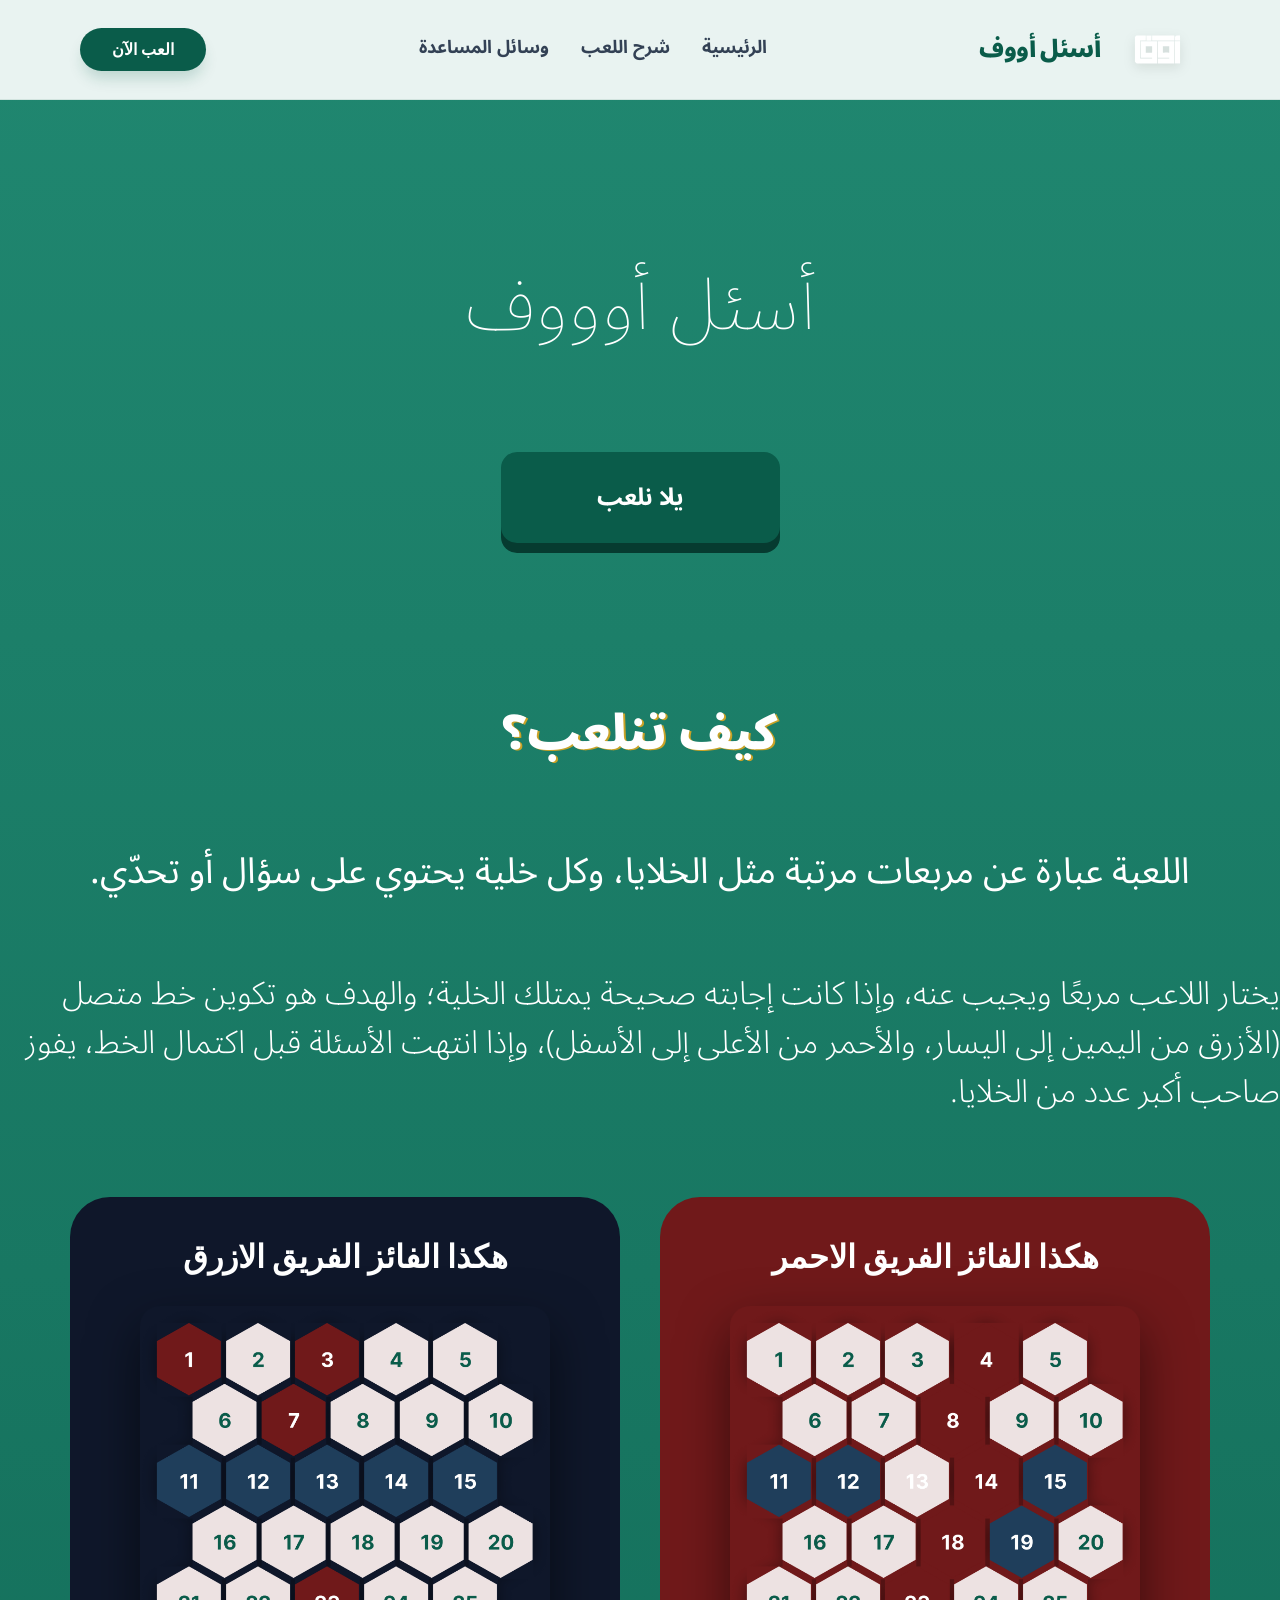
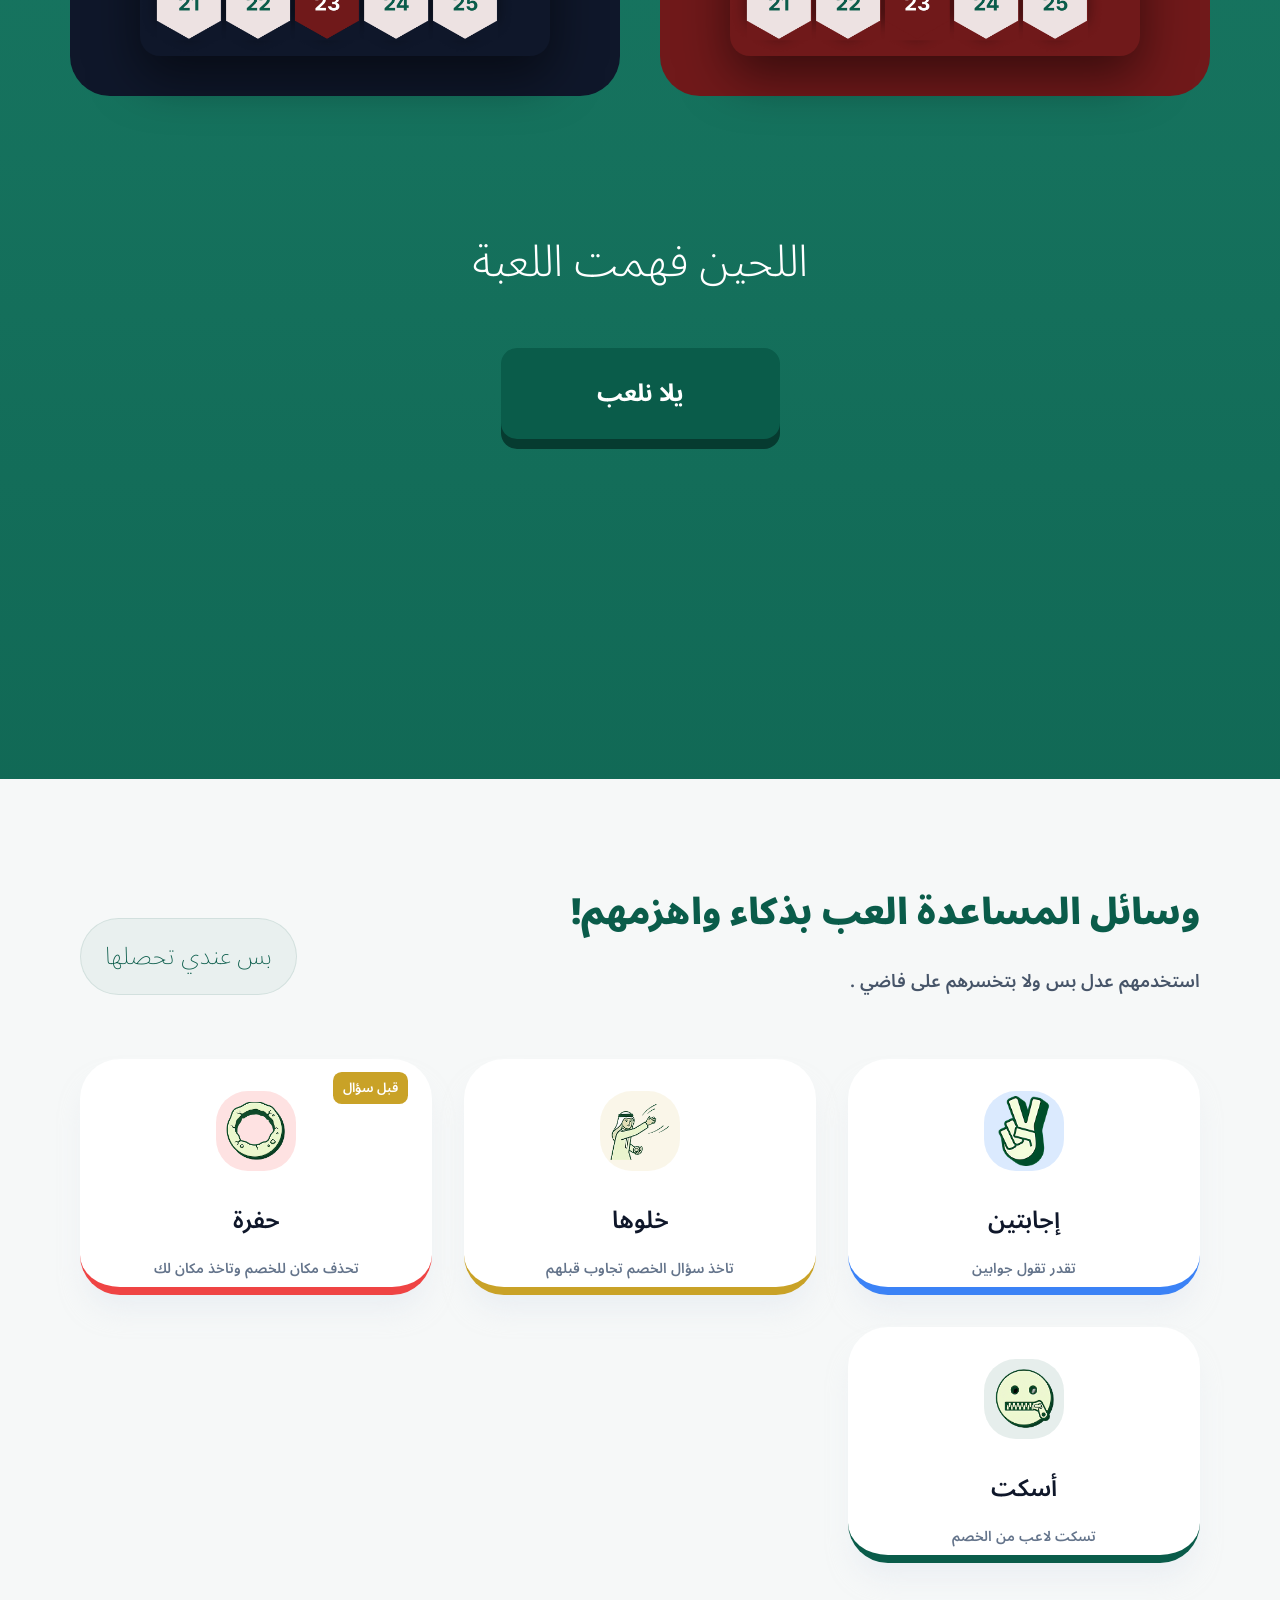
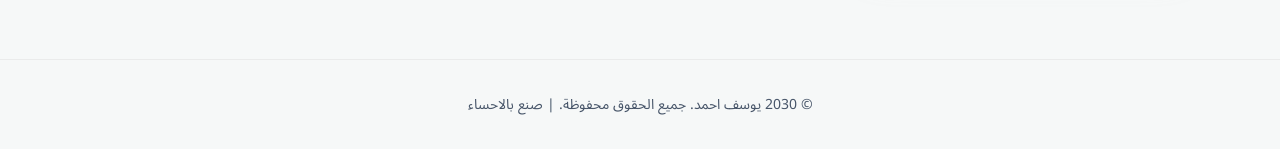
==== index.html @ bcc892f1 "Add files via upload" ====
<!DOCTYPE html>
<html lang="ar" dir="rtl">

<head>
    <meta charset="UTF-8">
    <meta name="viewport" content="width=device-width, initial-scale=1.0">
    <title>أسئل أووف - الرئيسية</title>
    <!-- Fonts -->
    <link rel="preconnect" href="https://fonts.googleapis.com">
    <link rel="preconnect" href="https://fonts.gstatic.com" crossorigin>
    <link
        href="https://fonts.googleapis.com/css2?family=Noto+Sans+Arabic:wght@100;200;300;400;600;700;900&family=Inter:wght@700&display=swap"
        rel="stylesheet">
    <link rel="stylesheet" href="styles.css">
</head>

<body class="home-page">
    <!-- Navbar / Frame 1 -->
    <header class="main-nav">
        <div class="nav-content">
            <div class="nav-right">
                <div class="logo-group" onclick="location.href='index.html'" style="cursor: pointer;">
                    <img src="شعار أوف.svg" alt="Logo" class="main-logo-img">
                    <span class="logo-text">أسئل أووف</span>
                </div>
            </div>

            <nav class="nav-links-center">
                <a href="#home" class="nav-link">الرئيسية</a>
                <a href="#how" class="nav-link">شرح اللعب</a>
                <a href="#tools" class="nav-link">وسائل المساعدة</a>
            </nav>

            <div class="nav-left">
                <button class="btn-play-now" onclick="location.href='setup.html'">العب الآن</button>
            </div>
        </div>
    </header>

    <main>
        <!-- Hero Section -->
        <section id="home" class="hero-full">
            <h1 class="hero-main-title">أسئل أوووف</h1>
            <button class="btn-start-playing" onclick="location.href='setup.html'">يلا نلعب</button>

            <!-- Instructional Section -->
            <div id="how" class="instructions-block">
                <h2 class="instr-heading">كيف تنلعب؟</h2>
                <p class="instr-desc-lg">اللعبة عبارة عن مربعات مرتبة مثل الخلايا، وكل خلية يحتوي على سؤال أو تحدّي.</p>
                <div class="instr-detailed">
                    يختار اللاعب مربعًا ويجيب عنه، وإذا كانت إجابته صحيحة يمتلك الخلية؛ والهدف هو تكوين خط متصل (الأزرق من اليمين إلى اليسار، والأحمر من الأعلى إلى الأسفل)، وإذا انتهت الأسئلة قبل اكتمال الخط، يفوز صاحب أكبر عدد من الخلايا.
                </div>

                <!-- Win Examples Frames -->
                <div class="win-examples-row">
                    <div class="win-case-card red-case">
                        <span class="win-case-text">هكذا الفائز الفريق الاحمر</span>
                        <img src="شرح خلية احمر.png" alt="Red Win Check" class="win-instr-img">
                    </div>
                    <div class="win-case-card blue-case">
                        <span class="win-case-text">هكذا الفائز الفريق الازرق</span>
                        <img src="شرح خلية ازرق.png" alt="Blue Win Check" class="win-instr-img">
                    </div>
                </div>

                <div class="understood-section">
                    <p class="understood-text">اللحين فهمت اللعبة</p>
                    <button class="btn-start-playing bottom-btn" onclick="location.href='setup.html'">يلا نلعب</button>
                </div>
            </div>
        </section>

        <!-- Help Tools Section -->
        <section id="tools" class="help-tools-white">
            <div class="tools-top-row">
                <div class="tools-title-stack">
                    <h2 class="tools-main-heading">وسائل المساعدة العب بذكاء واهزمهم!</h2>
                    <p class="tools-disclaimer">استخدمهم عدل بس ولا بتخسرهم على فاضي .</p>
                </div>
                <div class="tools-exclusive-badge">بس عندي تحصلها</div>
            </div>

            <div class="tools-cards-grid">
                <!-- Tool 1: Two Answers -->
                <div class="tool-card-premium blue-border">
                    <div class="tool-icon-circle blue-bg">
                        <img src="اجابتين.png" alt="Two Answers">
                    </div>
                    <h4 class="tool-name">إجابتين</h4>
                    <p class="tool-description">تقدر تقول جوابين</p>
                </div>

                <!-- Tool 2: Skip -->
                <div class="tool-card-premium gold-border">
                    <div class="tool-icon-circle gold-bg">
                        <img src="خلوها.png" alt="Skip">
                    </div>
                    <h4 class="tool-name">خلوها</h4>
                    <p class="tool-description">تاخذ سؤال الخصم تجاوب قبلهم</p>
                </div>

                <!-- Tool 3: Trap -->
                <div class="tool-card-premium red-border">
                    <span class="timing-label">قبل سؤال</span>
                    <div class="tool-icon-circle red-bg">
                        <img src="حفرة.png" alt="Trap">
                    </div>
                    <h4 class="tool-name">حفرة</h4>
                    <p class="tool-description">تحذف مكان للخصم وتاخذ مكان لك</p>
                </div>

                <!-- Tool 4: Silence -->
                <div class="tool-card-premium green-border">
                    <div class="tool-icon-circle green-bg">
                        <img src="أسكت.png" alt="Silence">
                    </div>
                    <h4 class="tool-name">أسكت</h4>
                    <p class="tool-description">تسكت لاعب من الخصم</p>
                </div>
            </div>
        </section>
    </main>

    <!-- Footer / Frame 2 -->
    <footer class="main-footer">
        <div class="footer-container">
            <p class="copyright-txt">© 2030 يوسف احمد. جميع الحقوق محفوظة. | صنع بالاحساء</p>
        </div>
    </footer>
    <!-- IMAGE ZOOM OVERLAY -->
    <div class="zoom-overlay" id="zoom-overlay">
        <div class="zoom-close">
            <svg width="24" height="24" viewBox="0 0 24 24" fill="none" stroke="currentColor" stroke-width="2.5">
                <line x1="18" y1="6" x2="6" y2="18"></line>
                <line x1="6" y1="6" x2="18" y2="18"></line>
            </svg>
        </div>
        <img class="zoom-img" id="zoom-img" src="" alt="Enlarged image">
    </div>

    <script>
        document.addEventListener('DOMContentLoaded', () => {
            const zoomOverlay = document.getElementById('zoom-overlay');
            const zoomImg = document.getElementById('zoom-img');

            function openZoom(src) {
                zoomImg.src = src;
                zoomOverlay.classList.add('show');
            }

            function closeZoom() {
                zoomOverlay.classList.remove('show');
            }

            zoomOverlay.addEventListener('click', closeZoom);

            // Add click listener to all instructional and tool images
            const zoomableImages = document.querySelectorAll('.win-instr-img, .tool-icon-circle img');
            zoomableImages.forEach(img => {
                img.addEventListener('click', () => {
                    openZoom(img.src);
                });
            });
        });
    </script>
</body>

</html>
---- styles.css ----
/* Base Styles */
* {
    margin: 0;
    padding: 0;
    box-sizing: border-box;
}

body {
    font-family: 'Noto Sans Arabic', sans-serif;
    color: #FFFFFF;
    background: #F6F8F8; /* Base color for sections outside main hero */
    overflow-x: hidden;
}

a {
    text-decoration: none;
    color: inherit;
}

/* ---------------- HOME PAGE REDESIGN (FIGMA SPECS) ---------------- */
.home-page {
    background: linear-gradient(180deg, #208770 0%, #0B5D4B 100%);
    min-height: 100vh;
}

/* Navbar / Header */
.main-nav {
    position: fixed;
    top: 0;
    left: 0;
    right: 0;
    height: 100px;
    background: rgba(255, 255, 255, 0.9);
    border-bottom: 1px solid rgba(10, 92, 74, 0.1);
    backdrop-filter: blur(15px);
    -webkit-backdrop-filter: blur(15px);
    z-index: 2000;
    display: flex;
    justify-content: center;
}

.nav-content {
    width: 100%;
    max-width: 1440px;
    display: flex;
    justify-content: space-between;
    align-items: center;
    padding: 0 80px;
}

.logo-group {
    display: flex;
    align-items: center;
    gap: 15px;
}

.logo-text {
    font-family: 'Noto Sans Arabic', sans-serif;
    font-weight: 900;
    font-size: 24px;
    color: #0A5C4A;
    letter-spacing: -0.6px;
}

.main-logo-img {
    height: 85px; /* Proportional enlargement */
    width: auto;
    filter: drop-shadow(0 4px 6px rgba(0,0,0,0.1));
    transition: transform 0.3s;
}

.main-logo-img:hover {
    transform: scale(1.05);
}

.nav-links-center {
    display: flex;
    gap: 32px;
}

.nav-link {
    font-weight: 700;
    font-size: 18px;
    color: #334155;
    transition: all 0.3s;
    position: relative;
    padding-bottom: 5px;
}

.nav-link::after {
    content: '';
    position: absolute;
    bottom: 0;
    left: 0;
    width: 0;
    height: 3px;
    background: #0A5C4A;
    transition: width 0.3s;
    border-radius: 99px;
}

.nav-link:hover::after {
    width: 100%;
}

.nav-link:hover {
    color: #0A5C4A;
    transform: translateY(-2px);
}

.btn-play-now {
    background: #0A5C4A;
    color: #FFFFFF;
    font-weight: 600;
    font-size: 16px;
    padding: 12px 32px;
    border-radius: 9999px;
    border: none;
    cursor: pointer;
    box-shadow: 0px 10px 15px -3px rgba(10, 92, 74, 0.2);
    transition: all 0.3s;
}

.btn-play-now:hover {
    transform: translateY(-2px);
    box-shadow: 0px 15px 20px -3px rgba(10, 92, 74, 0.3);
}

/* Hero Section */
.hero-full {
    padding-top: 230px;
    display: flex;
    flex-direction: column;
    align-items: center;
    position: relative;
    width: 100%;
}

.hero-main-title {
    font-weight: 100; /* As per spec */
    font-size: 72px;
    color: #FFFFFF;
    margin-bottom: 70px;
    text-align: center;
}

.btn-start-playing {
    background: #0A5C4A;
    color: #FFFFFF;
    font-family: 'Noto Sans Arabic', sans-serif;
    font-weight: 700;
    font-size: 24px;
    padding: 20px 0;
    width: 279px;
    border-radius: 16px;
    border: none;
    box-shadow: 0px 10px 0px #063B30;
    cursor: pointer;
    margin-bottom: 140px;
    transition: all 0.2s;
}

.btn-start-playing:hover {
    transform: translateY(2px);
    box-shadow: 0px 8px 0px #063B30;
}

.btn-start-playing:active {
    transform: translateY(10px);
    box-shadow: 0px 0px 0px #063B30;
}

/* Instructions Block */
.instructions-block {
    width: 100%;
    max-width: 1280px;
    margin-bottom: 200px;
    text-align: center;
}

.instr-heading {
    font-weight: 900;
    font-size: 48px;
    color: #FFFFFF;
    text-shadow: 2px 1px 0px #C9A227;
    margin-bottom: 50px;
}

.instr-desc-lg {
    font-weight: 400;
    font-size: 36px;
    color: #FFFFFF;
    margin-bottom: 60px;
}

.instr-detailed {
    font-weight: 300;
    font-size: 32px;
    line-height: 49px;
    color: #FFFFFF;
    text-align: right;
    margin-bottom: 80px;
}

.win-examples-row {
    display: flex;
    justify-content: center;
    gap: 40px;
    margin-bottom: 120px;
    flex-wrap: wrap;
}

.win-case-card {
    min-width: 550px;
    height: auto;
    min-height: 480px;
    border-radius: 40px;
    display: flex;
    flex-direction: column;
    align-items: center;
    justify-content: center;
    padding: 40px;
    gap: 30px;
    transition: transform 0.3s;
}

.win-case-card:hover {
    transform: scale(1.03) translateY(-10px);
}

.red-case { background: #70191A; }
.blue-case { background: #0F172A; }

.win-case-text {
    font-family: 'Inter', sans-serif;
    font-weight: 700;
    font-size: 32px;
    color: #FFFFFF;
    text-align: center;
}

.win-instr-img {
    height: 350px; /* Enhanced size */
    width: auto;
    border-radius: 20px;
    box-shadow: 0 20px 50px rgba(0,0,0,0.5);
}

.understood-section {
    margin-top: 100px;
    display: flex;
    flex-direction: column;
    align-items: center;
    gap: 40px;
}

.understood-text {
    font-weight: 300;
    font-size: 44px;
    color: #FFFFFF;
}

/* Help Tools Section (White) */
.help-tools-white {
    background: #F6F8F8;
    padding: 96px 80px;
    display: flex;
    flex-direction: column;
    align-items: center;
}

.tools-top-row {
    width: 100%;
    max-width: 1280px;
    display: flex;
    justify-content: space-between;
    align-items: flex-end;
    margin-bottom: 64px;
}

.tools-main-heading {
    font-weight: 900;
    font-size: 36px;
    color: #0A5C4A;
    margin-bottom: 16px;
}

.tools-disclaimer {
    font-weight: 600;
    font-size: 18px;
    line-height: 28px;
    color: #475569;
}

.tools-exclusive-badge {
    padding: 12px 24px;
    background: rgba(10, 92, 74, 0.05);
    border: 1px solid rgba(10, 92, 74, 0.1);
    border-radius: 9999px;
    font-weight: 200;
    font-size: 24px;
    color: #0A5C4A;
}

.tools-cards-grid {
    display: grid;
    grid-template-columns: repeat(auto-fit, minmax(280px, 1fr));
    gap: 32px;
    width: 100%;
    max-width: 1280px;
}

.tool-card-premium {
    height: 236px;
    background: #FFFFFF;
    border-radius: 40px;
    box-shadow: 0px 20px 25px -5px rgba(226, 232, 240, 0.5);
    display: flex;
    flex-direction: column;
    align-items: center;
    justify-content: flex-start;
    padding-top: 32px;
    position: relative;
    transition: transform 0.3s;
}

.tool-card-premium:hover {
    transform: translateY(-10px);
}

.blue-border { border-bottom: 8px solid #3B82F6; }
.gold-border { border-bottom: 8px solid #C9A227; }
.red-border { border-bottom: 8px solid #EF4444; }
.green-border { border-bottom: 8px solid #0A5C4A; }

.tool-icon-circle {
    width: 80px;
    height: 80px;
    border-radius: 32px;
    display: flex;
    justify-content: center;
    align-items: center;
    margin-bottom: 24px;
}

.blue-bg { background: #DBEAFE; }
.gold-bg { background: rgba(201, 162, 39, 0.1); }
.red-bg { background: #FEE2E2; }
.green-bg { background: rgba(10, 92, 74, 0.1); }

.tool-icon-circle img {
    width: 60px;
    height: auto;
}

.tool-name {
    font-weight: 600;
    font-size: 24px;
    color: #0F172A;
    margin-bottom: 8px;
}

.tool-description {
    font-weight: 600;
    font-size: 14px;
    color: #64748B;
    text-align: center;
    padding: 0 20px;
}

.timing-label {
    position: absolute;
    top: 13px;
    right: 24px;
    background: #C9A227;
    border-radius: 8.7px;
    padding: 2px 10px;
    color: #FFFFFF;
    font-weight: 600;
    font-size: 13px;
}

/* Footer Section */
.main-footer, .footer {
    background: #F6F8F8;
    padding: 30px 80px;
    border-top: 1px solid rgba(0,0,0,0.05);
}

.footer-container {
    width: 100%;
    max-width: 1440px;
    display: flex;
    justify-content: center;
    align-items: center;
    margin: 0 auto;
}

.copyright-txt, .made-in-txt, .copyright, .made-in {
    font-size: 14px;
    color: #475569;
    text-align: center;
}

/* Animations & Details */
.vector {
    width: 20px;
    height: 20px;
    background: #13705B;
    border-radius: 4px;
}

.pulse {
    animation: pulseGlow 2s infinite;
}

@keyframes pulseGlow {
    0% { transform: scale(1); opacity: 0.8; }
    50% { transform: scale(1.1); opacity: 1; }
    100% { transform: scale(1); opacity: 0.8; }
}

/* ---------------- KEEP OLD RESPONSIVE CORE BUT ADAPTED ---------------- */
@media (max-width: 1200px) {
    .nav-content, .tools-container, .footer-container { padding: 0 40px; }
}

@media (max-width: 768px) {
    .hero-main-title { font-size: 48px; }
    .instr-heading { font-size: 36px; }
    .instr-desc-lg { font-size: 24px; }
    .instr-detailed { font-size: 20px; text-align: center; }
    .tools-top-row { flex-direction: column; align-items: center; text-align: center; gap: 20px; }
    .tools-exclusive-badge { order: -1; }
    .nav-links-center { display: none; }
}

/* Portrait Mobile Optimization */
@media (max-width: 480px) {
    .navbar { height: 80px; }
    .nav-container { padding: 0 20px; }
    .logo img { height: 60px !important; }
    .logo h1 { font-size: 20px; }
    .nav-links { display: none; }
    
    .main-background { padding-top: 140px; padding-bottom: 80px; }
    .hero-title { font-size: 56px; margin-bottom: 50px; }
    .start-btn { font-size: 28px; padding: 14px 50px; width: 80%; text-align: center; }
    
    .how-to-play-section { padding: 0 20px; }
    .shadow-heading { font-size: 32px; text-align: center; display: block; }
    .desc-large { font-size: 22px; line-height: 32px; text-align: center; }
    .desc-norm { font-size: 18px; line-height: 30px; text-align: center; }
    .winner-text { font-size: 24px; border-radius: 20px; padding: 10px 20px; text-align: center; margin-right: 0 !important; }
    .rules-understood { margin-top: 80px; gap: 30px; }
    .light-text { font-size: 26px; }
    .start-game-huge { font-size: 32px; padding: 16px 50px; width: 90%; }
    
    .help-tools-section { padding: 60px 20px; }
    .tools-title { font-size: 28px; line-height: 36px; text-align: center; }
    .tools-subtitle { text-align: center; font-size: 16px; }
    .tools-grid { flex-direction: column; align-items: center; }
    .tool-card { width: 100%; min-width: unset; height: auto; padding: 30px 20px; border-radius: 30px; }
    
    .setup-main { padding-top: 40px; }
    .setup-logo-container img { height: 120px !important; }
    .setup-title { font-size: 36px; margin-bottom: 40px; }
    .setup-card { padding: 40px 20px; width: 95%; margin-bottom: 40px; }
    .team-inputs-grid { grid-template-columns: 1fr; gap: 30px; }
    .powerups-selection-grid { grid-template-columns: 1fr; gap: 15px; }
    .section-header-wide { flex-direction: column; align-items: flex-start; gap: 15px; }
    .final-start-btn { width: 100%; font-size: 22px; padding: 18px; }
}

/* Mobile Landscape Optimization */
@media (max-height: 600px) and (orientation: landscape) {
    .navbar { height: 75px; }
    .nav-container { height: 75px; padding: 0 30px; }
    .logo img { height: 50px !important; }
    .logo h1 { font-size: 20px; }
    .nav-btn { padding: 8px 20px; font-size: 14px; border-radius: 12px; height: auto; width: auto; }
    
    .main-background { padding-top: 100px; padding-bottom: 60px; }
    .hero-title { font-size: 64px; margin-bottom: 40px; }
    .start-btn { font-size: 26px; padding: 12px 48px; }
    
    .how-to-play-section { padding: 0 40px; }
    .shadow-heading { font-size: 36px; line-height: 1.2; }
    .desc-large { font-size: 24px; line-height: 1.4; margin-bottom: 25px; }
    .desc-norm { font-size: 20px; line-height: 1.5; margin-bottom: 30px; }
    
    .rules-understood { margin-top: 60px; gap: 24px; }
    .light-text { font-size: 28px; }
    .start-game-huge { font-size: 28px; padding: 15px 60px; }
    
    .help-tools-section { padding: 60px 40px; }
    .tools-container { gap: 40px; }
    .tools-title { font-size: 28px; line-height: 34px; }
    .tools-grid { gap: 20px; display: grid; grid-template-columns: repeat(2, 1fr); }
    .tool-card { height: 160px; min-width: unset; padding: 15px; border-radius: 24px; }
    .tool-icon { width: 50px; height: 50px; margin-bottom: 15px; border-radius: 16px; }
    .tool-card h3 { font-size: 18px; margin-bottom: 5px; }
    .tool-card p { font-size: 13px; line-height: 18px; }
    
    .setup-main { padding-top: 30px; padding-bottom: 40px; }
    .setup-logo-container { margin-bottom: 15px; }
    .setup-logo-container img { height: 100px !important; }
    .setup-title { font-size: 36px; margin-bottom: 20px; line-height: 1; }
    .setup-card { padding: 40px; gap: 40px; width: 95%; max-width: 900px; border-radius: 32px; }
    .setup-section { gap: 24px; }
    .section-header h2 { font-size: 22px; }
    .team-inputs-grid { grid-template-columns: 1fr 1fr; gap: 30px; }
    .powerups-selection-grid { grid-template-columns: 1fr 1fr; gap: 15px; }
    .powerup-item { padding: 12px; border-radius: 20px; }
    .powerup-info h4 { font-size: 16px; margin-bottom: 2px; }
    .powerup-info p { font-size: 12px; }
    .powerup-icon-small { width: 44px; height: 44px; border-radius: 12px; }
    .final-start-btn { width: 100%; max-width: 320px; font-size: 22px; padding: 16px; margin-top: 10px; border-radius: 20px; }
    
    .footer-container { padding: 0 40px; }
}


/* Setup Page Specifics */
.setup-body {
    background: #1C7E68;
    color: #FFFFFF;
}

.setup-main {
    padding-top: 130px;
    padding-bottom: 100px;
    display: flex;
    flex-direction: column;
    align-items: center;
    max-width: 1440px;
    margin: 0 auto;
}

.setup-title {
    font-weight: 900;
    font-size: 64px;
    line-height: 58px;
    color: #F6F8F8;
    margin-bottom: 60px;
}

.setup-card {
    background: #F6F8F8;
    border-radius: 24px;
    width: 90%;
    max-width: 1180px;
    padding: 60px 40px;
    display: flex;
    flex-direction: column;
    gap: 60px;
    color: #0F172A;
}

.setup-section {
    display: flex;
    flex-direction: column;
    gap: 32px;
}

.section-header {
    display: flex;
    align-items: center;
    gap: 16px;
}

.section-header-wide {
    display: flex;
    justify-content: space-between;
    align-items: center;
    width: 100%;
}

.header-icon {
    width: 16px;
    height: 20px;
    background: #C9A227;
    border-radius: 4px;
}

.section-header h2 {
    font-weight: 700;
    font-size: 26px;
    color: #0F172A;
}

.team-inputs-grid {
    display: grid;
    grid-template-columns: 1fr 1fr;
    gap: 40px;
}

.input-group {
    display: flex;
    flex-direction: column;
    gap: 12px;
}

.input-group label {
    font-weight: 600;
    font-size: 18px;
    color: #1F3E5B;
}

.input-group label.team-2-label {
    color: #70191A;
}

.input-wrapper {
    position: relative;
    background: #FFFFFF;
    border: 3px solid rgba(10, 92, 74, 0.1);
    border-radius: 16px;
    padding: 12px 20px;
    transition: all 0.3s ease;
}

.input-wrapper:focus-within {
    border-color: #C9A227;
    box-shadow: 0 0 0 4px rgba(201, 162, 39, 0.1);
    transform: translateX(-5px);
}

.input-wrapper input {
    width: 100%;
    border: none;
    outline: none;
    font-size: 20px;
    color: #0F172A;
    font-family: inherit;
}

.input-wrapper input::placeholder {
    color: #94A3B8;
}

.powerups-selection-grid {
    display: grid;
    grid-template-columns: 1fr 1fr;
    gap: 24px;
}

.powerup-item {
    background: #FFFFFF;
    border-radius: 16px;
    padding: 16px;
    display: flex;
    align-items: center;
    gap: 16px;
    box-shadow: 0px 1px 2px rgba(0, 0, 0, 0.05);
    position: relative;
    transition: all 0.3s ease;
    cursor: pointer;
    border: 2px solid transparent;
}

.powerup-item:hover {
    transform: translateY(-4px);
    box-shadow: 0px 12px 20px rgba(0,0,0,0.05);
    border-color: rgba(10, 92, 74, 0.1);
}

.powerup-item.selected {
    border-color: #0A5C4A;
    background: #F0FAF8;
    transform: scale(1.02);
}

.powerup-info {
    flex-grow: 1;
}

.powerup-info h4 {
    font-weight: 700;
    font-size: 18px;
    color: #0F172A;
    margin-bottom: 4px;
}

.powerup-info p {
    font-weight: 600;
    font-size: 14px;
    color: #64748B;
}

.powerup-icon-small {
    width: 54px;
    height: 54px;
    background: rgba(10, 92, 74, 0.1);
    border-radius: 12px;
    display: flex;
    justify-content: center;
    align-items: center;
}

.powerup-icon-small img {
    width: 30px;
    height: 30px;
    object-fit: contain;
}

.powerup-checkbox {
    width: 24px;
    height: 24px;
    border: 2px solid #E2E8F0;
    border-radius: 9999px;
    cursor: pointer;
    appearance: none;
}

.powerup-checkbox:checked {
    background: #0A5C4A;
    border-color: #0A5C4A;
}

.team-badge {
    padding: 4px 16px;
    border-radius: 9999px;
    font-weight: 700;
    font-size: 14px;
    color: #FFFFFF;
}

.badge-red { background: #F07A7C; color: #70191A; }
.badge-blue { background: #72A7D9; color: #1F3E5B; }

.final-start-btn {
    align-self: center;
    width: calc(100% - 200px);
    max-width: 400px;
    padding: 20px;
    background: #0A5C4A;
    color: #FFFFFF;
    font-weight: 700;
    font-size: 24px;
    border-radius: 16px;
    border: none;
    box-shadow: 0px 10px 0px #063B30;
    cursor: pointer;
    transition: transform 0.2s, box-shadow 0.2s;
    margin-top: 40px;
    font-family: inherit;
}

.final-start-btn:hover {
    transform: translateY(2px);
    box-shadow: 0px 8px 0px #063B30;
}

.final-start-btn:active {
    transform: translateY(10px);
    box-shadow: 0px 0px 0px #063B30;
}

@media (max-width: 900px) {
    .team-inputs-grid, .powerups-selection-grid { grid-template-columns: 1fr; }
    .setup-title { font-size: 40px; }
}

.header-text-group {
    display: flex;
    flex-direction: column;
}

.subtitle-small {
    font-size: 14px;
    font-weight: 400;
    color: #64748B;
    margin-top: -4px;
}

/* ------------------------------------- */
/* GAME PAGE CSS                         */
/* ------------------------------------- */

.game-board-body {
    background: #FFFFFF;
    margin: 0;
    padding: 0;
    display: flex;
    justify-content: center;
    align-items: center;
    min-height: 100vh;
    font-family: 'Inter', sans-serif;
    overflow-x: hidden;
}

.game-dashboard {
    width: 1440px;
    height: 1024px;
    position: relative;
    display: flex;
    flex-direction: column;
    align-items: center;
    background: #FFFFFF;
    transform-origin: top center;
}

@media (max-width: 1440px) {
    .game-dashboard {
        transform: scale(min(1, calc(100vw / 1440)));
    }
}

/* Added from instruction */
html {
    scroll-behavior: smooth;
}

.game-title-text {
    font-family: 'Noto Sans Arabic', sans-serif;
    font-weight: 200;
    font-size: 48px;
    line-height: 32px;
    color: #1D826C;
    text-shadow: 2px 1px 0px #C9A227;
    margin-top: 50px;
    margin-bottom: 25px;
}

.game-arena {
    width: 1151px;
    height: 738px;
    background: linear-gradient(180deg, #208871 0%, #0A5C4A 100%);
    border-radius: 12.66px;
    position: relative;
}

.teams-header {
    width: 1151px;
    height: 107px;
    background: #136E5A;
    border-radius: 12px;
    display: flex;
    justify-content: space-between;
    align-items: center;
    padding: 0 40px;
    position: absolute;
    top: 23px;
    left: 0;
    box-sizing: border-box;
    z-index: 5;
}

.team-score {
    display: flex;
    align-items: center;
    gap: 15px;
}

.team-score span {
    font-family: 'Inter', sans-serif;
    font-weight: 700;
    font-size: 36px;
    color: #FFFFFF;
}

.score-circle {
    width: 68px;
    height: 68px;
    border-radius: 50%;
    background: #FFFFFF;
}

.turn-indicator {
    position: absolute;
    left: 50%;
    top: 50%;
    transform: translate(-50%, -50%);
    width: 77px;
    height: 77px;
    background: #FFFFFF;
    border-radius: 50%;
    display: flex;
    justify-content: center;
    align-items: center;
}

.turn-arrow-container {
    width: 53px;
    border: 6px solid #0A5C4A;
}

.game-main-area {
    display: flex;
    justify-content: space-between;
    position: absolute;
    top: 150px;
    height: 569px;
    width: 100%;
    padding: 0 40px;
    box-sizing: border-box;
}

.game-sidebar {
    width: 172px;
    height: 100%;
    box-shadow: -2px 3px 4px rgba(0, 0, 0, 0.25);
    border-radius: 12px;
    display: flex;
    flex-direction: column;
    align-items: center;
    padding: 15px 10px;
    box-sizing: border-box;
    gap: 10px;
    z-index: 2;
}

.sidebar-title {
    font-weight: 700;
    font-size: 24px;
    line-height: 35px;
    color: #FFFFFF;
    text-align: center;
    margin-bottom: 5px;
}

.sidebar-divider {
    width: 132px;
    border-top: 1px solid #FFFFFF;
    margin-bottom: 15px;
}

.powerup-display-item {
    display: flex;
    flex-direction: column;
    align-items: center;
    margin-bottom: 10px;
}

.powerup-icon-wrapper img {
    height: 60px;
    width: auto;
    object-fit: contain;
    filter: drop-shadow(1.7px 1.7px 0.8px rgba(0, 77, 43, 0.5));
}

.powerup-text-label {
    font-family: 'ABeeZee', sans-serif;
    font-style: italic;
    font-size: 20px;
    line-height: 24px;
    color: #F4FEDC;
    text-shadow: 1.7px 1.7px 0.8px #004D2B;
    margin-top: 5px;
}

.board-container {
    position: relative;
    width: 500px;
    height: 100%;
    display: flex;
    justify-content: center;
    align-items: center;
}

.board-backdrop {
    position: absolute;
    width: 349px;
    height: 327px;
    background: #1B3F37;
    border-radius: 111px;
    z-index: 1;
}

.honeycomb-board {
    display: flex;
    flex-direction: column;
    align-items: center;
    justify-content: center;
    z-index: 2;
    transform: scale(1.1);
}

.board-row {
    display: flex;
    justify-content: center;
    gap: 4.5px;
    margin-bottom: -11px;
}

.board-row.offset-row {
    transform: translateX(-32px); /* Shift exactly half hex width to tile seamlessly */
}

.hex-cell {
    filter: drop-shadow(0px 0px 4px rgba(0, 0, 0, 0.3));
    transition: transform 0.2s;
    cursor: pointer;
}

.hex-cell:hover {
    transform: scale(1.05);
}

.hex-inner {
    width: 61px;
    height: 69px;
    background: #EDE2E2;
    clip-path: polygon(50% 0%, 100% 25%, 100% 75%, 50% 100%, 0% 75%, 0% 25%);
    display: flex;
    justify-content: center;
    align-items: center;
    font-family: 'Inter', sans-serif;
    font-weight: 700;
    font-size: 19px;
    color: #0A5C4A;
}
/* ---------------- IMAGE ZOOM LIGHTBOX ---------------- */
.zoom-overlay {
    position: fixed;
    top: 0;
    left: 0;
    right: 0;
    bottom: 0;
    background: rgba(0, 0, 0, 0.9);
    z-index: 10000;
    display: flex;
    align-items: center;
    justify-content: center;
    opacity: 0;
    pointer-events: none;
    transition: all 0.4s ease;
    backdrop-filter: blur(10px);
    cursor: zoom-out;
}

.zoom-overlay.show {
    opacity: 1;
    pointer-events: auto;
}

.zoom-img {
    max-width: 90%;
    max-height: 90%;
    object-fit: contain;
    border-radius: 12px;
    box-shadow: 0 30px 60px rgba(0, 0, 0, 0.5);
    transform: scale(0.8);
    transition: transform 0.4s cubic-bezier(0.16, 1, 0.3, 1);
}

.zoom-overlay.show .zoom-img {
    transform: scale(1);
}

.zoom-close {
    position: absolute;
    top: 30px;
    right: 30px;
    width: 50px;
    height: 50px;
    background: rgba(255, 255, 255, 0.1);
    border-radius: 50%;
    display: flex;
    align-items: center;
    justify-content: center;
    color: #FFF;
    cursor: pointer;
    transition: all 0.3s;
    border: 1px solid rgba(255, 255, 255, 0.2);
}

.zoom-close:hover {
    background: rgba(255, 255, 255, 0.2);
    transform: rotate(90deg);
}

/* Add pointer to zoomable images */
.win-instr-img, .tool-icon-circle img {
    cursor: zoom-in;
    transition: transform 0.3s ease;
}

.win-instr-img:hover, .tool-icon-circle img:hover {
    transform: scale(1.05);
}
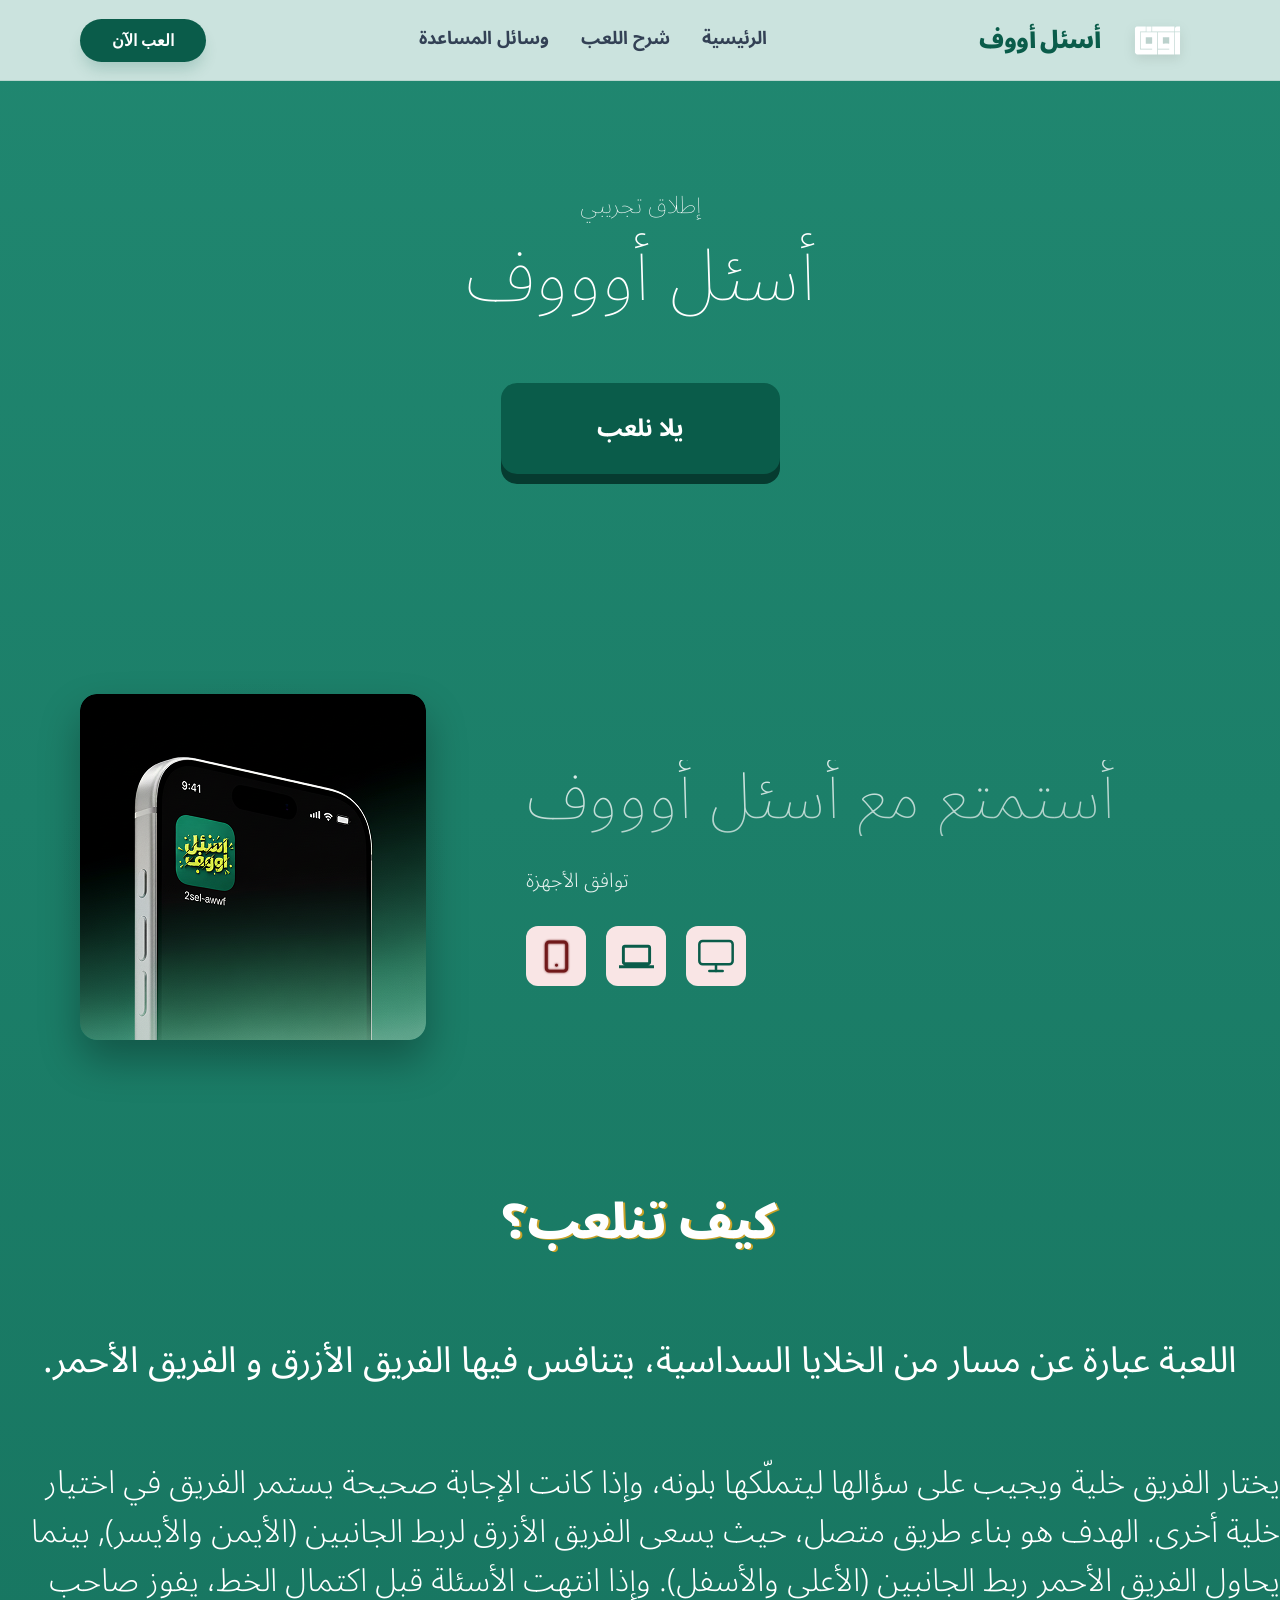
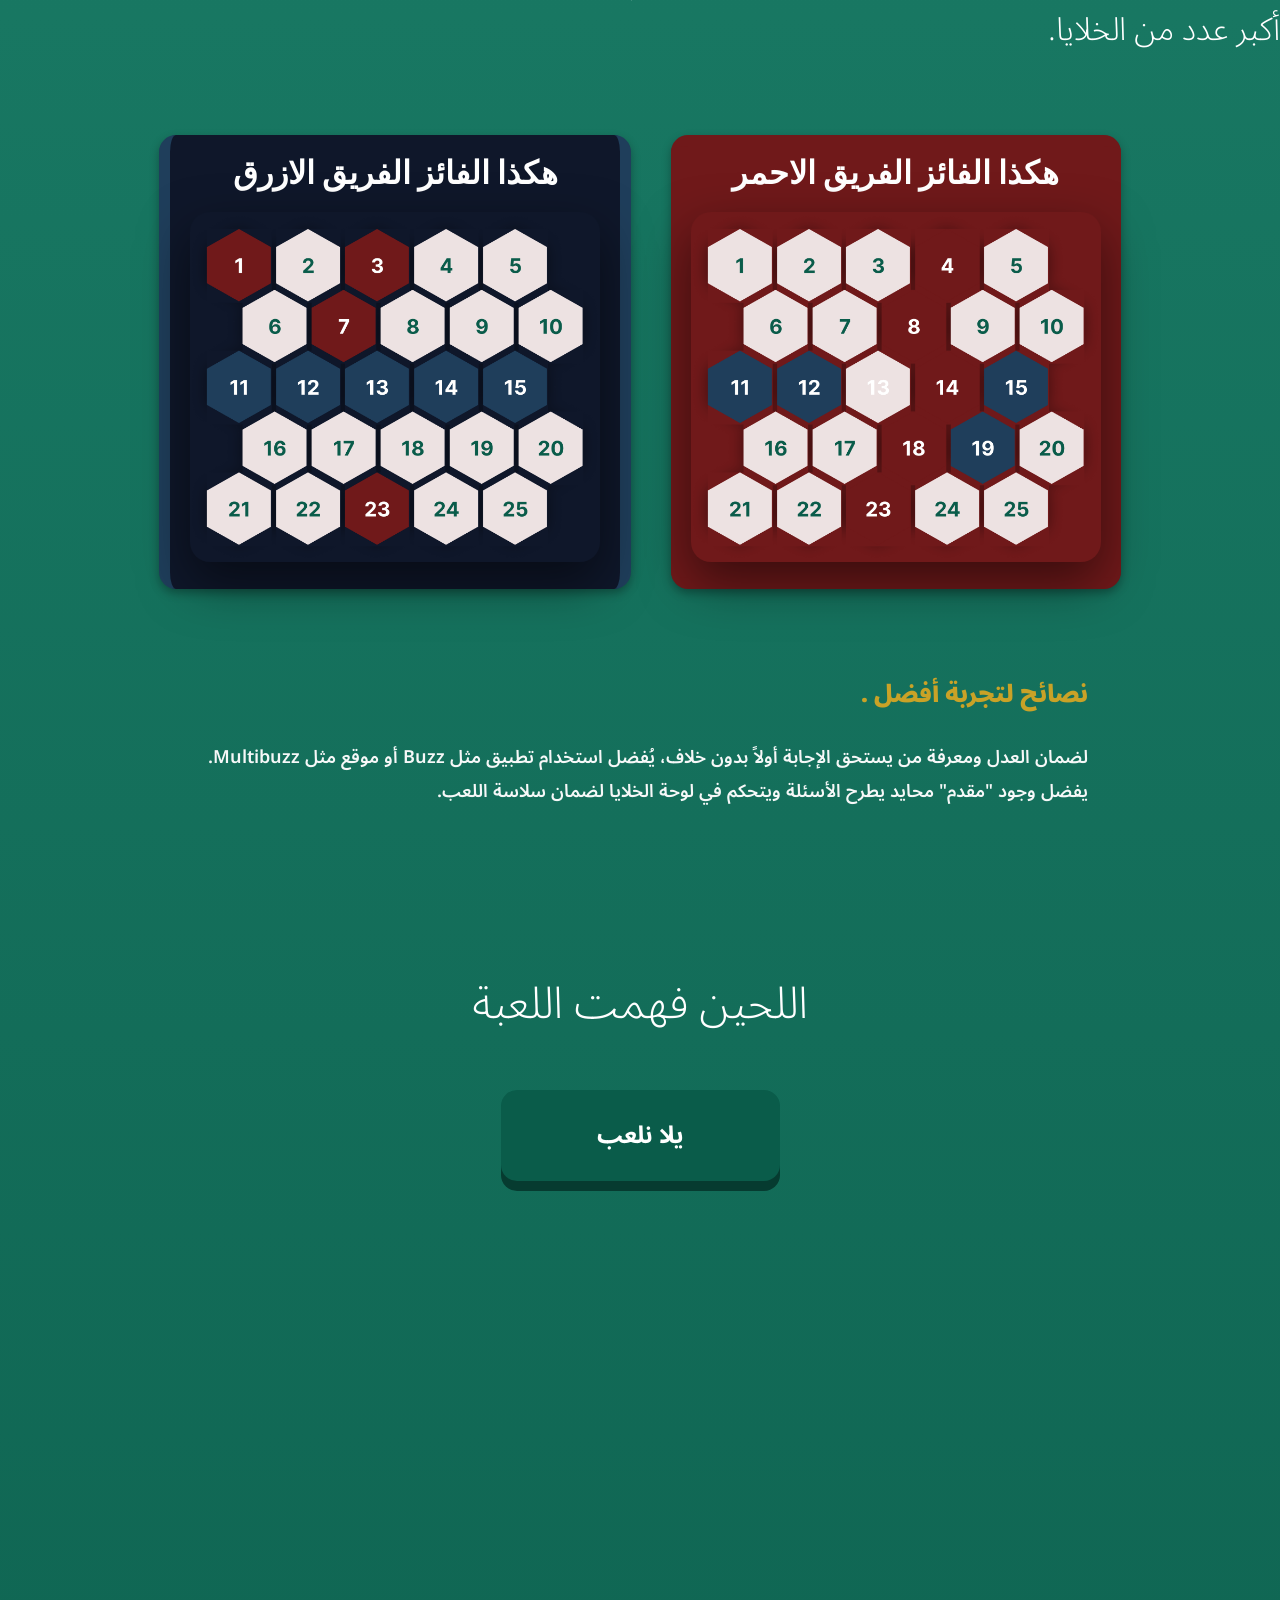
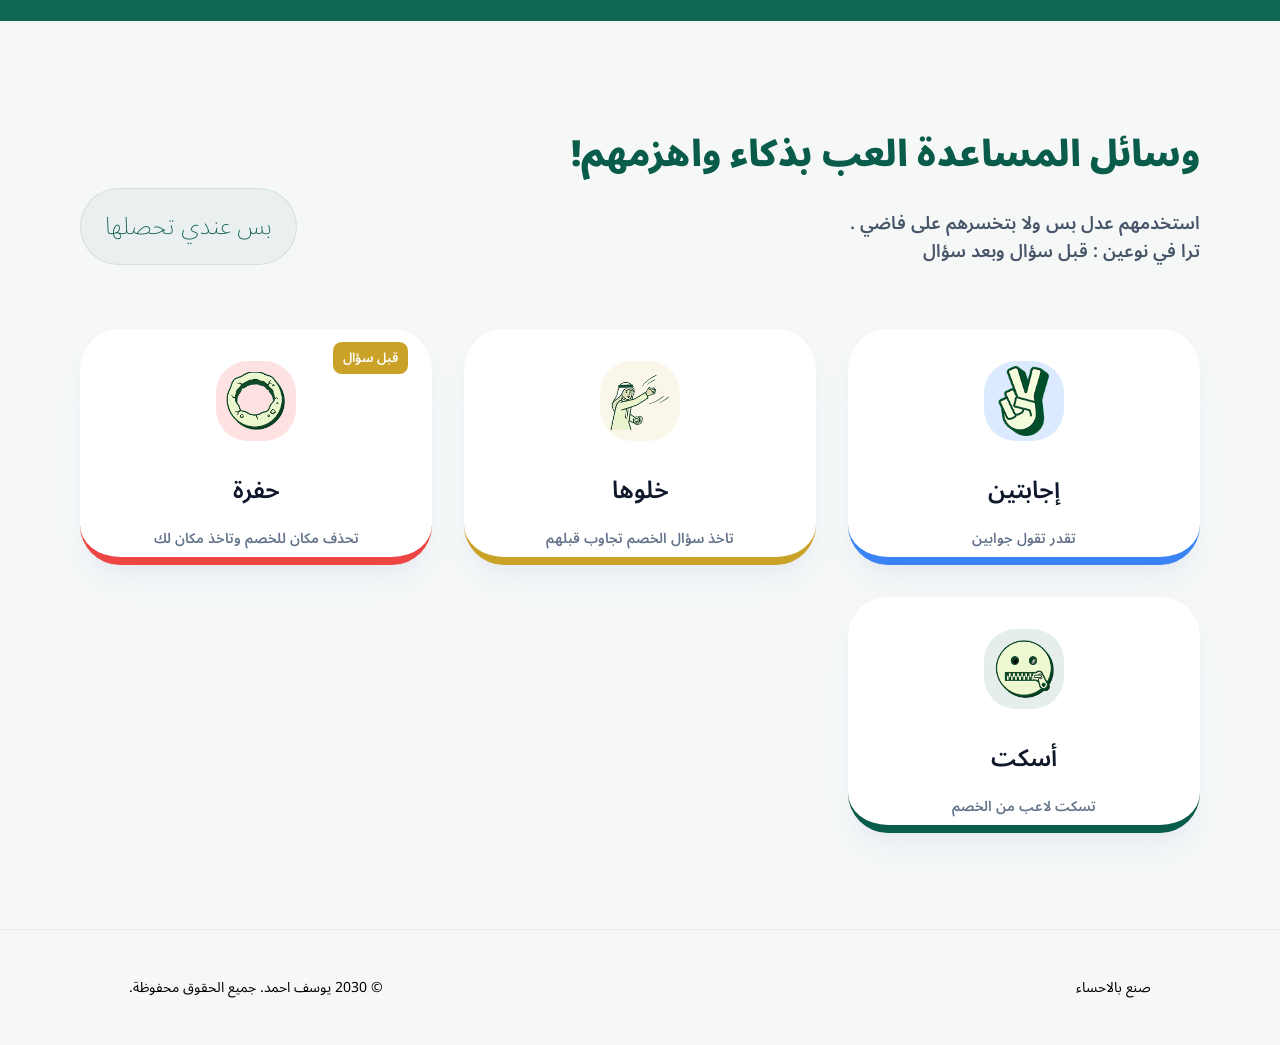
==== commit 8b97ede2: "Add files via upload" ====
--- a/index.html
+++ b/index.html
@@ -15,13 +15,13 @@
 </head>
 
 <body class="home-page">
-    <!-- Navbar / Frame 1 -->
+    <!-- Navbar / Header -->
     <header class="main-nav">
         <div class="nav-content">
             <div class="nav-right">
                 <div class="logo-group" onclick="location.href='index.html'" style="cursor: pointer;">
                     <img src="شعار أوف.svg" alt="Logo" class="main-logo-img">
-                    <span class="logo-text">أسئل أووف</span>
+                    <h1 class="logo-text">أسئل أووف</h1>
                 </div>
             </div>
 
@@ -38,17 +38,48 @@
     </header>
 
     <main>
-        <!-- Hero Section -->
         <section id="home" class="hero-full">
+            <span class="launch-badge">إطلاق تجريبي</span>
             <h1 class="hero-main-title">أسئل أوووف</h1>
             <button class="btn-start-playing" onclick="location.href='setup.html'">يلا نلعب</button>
+
+            <div class="hero-feature-row">
+                <div class="hero-feature-right">
+                    <h2 class="hero-enjoy-text">أستمتع مع أسئل أوووف</h2>
+                    
+                    <!-- Compatibility Section inside row -->
+                    <div class="compatibility-container">
+                        <h3 class="compatibility-title">توافق الأجهزة</h3>
+                        <div class="compatibility-icons">
+                            <div class="comp-icon-box">
+                                <div class="comp-icon-inner">
+                                    <svg width="40" height="40" viewBox="0 0 24 24" fill="none" stroke="#0A5C4A" stroke-width="1.5" stroke-linecap="round" stroke-linejoin="round"><rect x="2" y="3" width="20" height="14" rx="2" ry="2"></rect><line x1="8" y1="21" x2="16" y2="21"></line><line x1="12" y1="17" x2="12" y2="21"></line></svg>
+                                </div>
+                            </div>
+                            <div class="comp-icon-box">
+                                <div class="comp-icon-inner">
+                                    <svg width="35" height="35" viewBox="0 0 24 24" fill="#0A5C4A"><path d="M20 18c1.1 0 1.99-.9 1.99-2L22 6c0-1.1-.9-2-2-2H4c-1.1 0-2 .9-2 2v10c0 1.1.9 2 2 2H0v2h24v-2h-4zM4 6h16v10H4V6z"></path></svg>
+                                </div>
+                            </div>
+                            <div class="comp-icon-box">
+                                <div class="comp-icon-inner mobile-border">
+                                    <svg width="35" height="35" viewBox="0 0 24 24" fill="none" stroke="#70191A" stroke-width="2" stroke-linecap="round" stroke-linejoin="round"><rect x="5" y="2" width="14" height="20" rx="2" ry="2"></rect><line x1="12" y1="18" x2="12.01" y2="18"></line></svg>
+                                </div>
+                            </div>
+                        </div>
+                    </div>
+                </div>
+                <div class="hero-feature-left">
+                    <img src="Dark Green Gradient Mockup 1.png" alt="Mockup" class="hero-mockup-img">
+                </div>
+            </div>
 
             <!-- Instructional Section -->
             <div id="how" class="instructions-block">
                 <h2 class="instr-heading">كيف تنلعب؟</h2>
-                <p class="instr-desc-lg">اللعبة عبارة عن مربعات مرتبة مثل الخلايا، وكل خلية يحتوي على سؤال أو تحدّي.</p>
+                <p class="instr-desc-lg">اللعبة عبارة عن مسار من الخلايا السداسية، يتنافس فيها الفريق الأزرق و الفريق الأحمر.</p>
                 <div class="instr-detailed">
-                    يختار اللاعب مربعًا ويجيب عنه، وإذا كانت إجابته صحيحة يمتلك الخلية؛ والهدف هو تكوين خط متصل (الأزرق من اليمين إلى اليسار، والأحمر من الأعلى إلى الأسفل)، وإذا انتهت الأسئلة قبل اكتمال الخط، يفوز صاحب أكبر عدد من الخلايا.
+                    يختار الفريق خلية ويجيب على سؤالها ليتملّكها بلونه، وإذا كانت الإجابة صحيحة يستمر الفريق في اختيار خلية أخرى. الهدف هو بناء طريق متصل، حيث يسعى الفريق الأزرق لربط الجانبين (الأيمن والأيسر), بينما يحاول الفريق الأحمر ربط الجانبين (الأعلى والأسفل). وإذا انتهت الأسئلة قبل اكتمال الخط، يفوز صاحب أكبر عدد من الخلايا.
                 </div>
 
                 <!-- Win Examples Frames -->
@@ -63,6 +94,11 @@
                     </div>
                 </div>
 
+                <div class="tips-section">
+                    <h3 class="tips-title">نصائح لتجربة أفضل .</h3>
+                    <p class="tips-text">لضمان العدل ومعرفة من يستحق الإجابة أولاً بدون خلاف، يُفضل استخدام تطبيق مثل Buzz أو موقع مثل Multibuzz. يفضل وجود "مقدم" محايد يطرح الأسئلة ويتحكم في لوحة الخلايا لضمان سلاسة اللعب.</p>
+                </div>
+
                 <div class="understood-section">
                     <p class="understood-text">اللحين فهمت اللعبة</p>
                     <button class="btn-start-playing bottom-btn" onclick="location.href='setup.html'">يلا نلعب</button>
@@ -75,7 +111,7 @@
             <div class="tools-top-row">
                 <div class="tools-title-stack">
                     <h2 class="tools-main-heading">وسائل المساعدة العب بذكاء واهزمهم!</h2>
-                    <p class="tools-disclaimer">استخدمهم عدل بس ولا بتخسرهم على فاضي .</p>
+                    <p class="tools-disclaimer">استخدمهم عدل بس ولا بتخسرهم على فاضي .<br>ترا في نوعين : قبل سؤال وبعد سؤال</p>
                 </div>
                 <div class="tools-exclusive-badge">بس عندي تحصلها</div>
             </div>
@@ -123,10 +159,12 @@
 
     <!-- Footer / Frame 2 -->
     <footer class="main-footer">
-        <div class="footer-container">
-            <p class="copyright-txt">© 2030 يوسف احمد. جميع الحقوق محفوظة. | صنع بالاحساء</p>
+        <div class="footer-bottom-content">
+            <div class="footer-made-in">صنع بالاحساء</div>
+            <div class="footer-copyright">© 2030 يوسف احمد. جميع الحقوق محفوظة.</div>
         </div>
     </footer>
+
     <!-- IMAGE ZOOM OVERLAY -->
     <div class="zoom-overlay" id="zoom-overlay">
         <div class="zoom-close">
@@ -154,8 +192,7 @@
 
             zoomOverlay.addEventListener('click', closeZoom);
 
-            // Add click listener to all instructional and tool images
-            const zoomableImages = document.querySelectorAll('.win-instr-img, .tool-icon-circle img');
+            const zoomableImages = document.querySelectorAll('.win-instr-img, .tool-icon-circle img, .hero-mockup-img');
             zoomableImages.forEach(img => {
                 img.addEventListener('click', () => {
                     openZoom(img.src);
--- a/styles.css
+++ b/styles.css
@@ -29,11 +29,11 @@
     top: 0;
     left: 0;
     right: 0;
-    height: 100px;
-    background: rgba(255, 255, 255, 0.9);
+    height: 81px;
+    background: rgba(255, 255, 255, 0.77);
     border-bottom: 1px solid rgba(10, 92, 74, 0.1);
-    backdrop-filter: blur(15px);
-    -webkit-backdrop-filter: blur(15px);
+    backdrop-filter: blur(6px);
+    -webkit-backdrop-filter: blur(6px);
     z-index: 2000;
     display: flex;
     justify-content: center;
@@ -128,7 +128,8 @@
 
 /* Hero Section */
 .hero-full {
-    padding-top: 230px;
+    padding-top: 180px;
+    padding-bottom: 100px;
     display: flex;
     flex-direction: column;
     align-items: center;
@@ -136,12 +137,131 @@
     width: 100%;
 }
 
+.launch-badge {
+    color: #FFFFFF;
+    font-size: 24px;
+    font-weight: 100;
+    margin-bottom: 10px;
+    text-align: center;
+}
+
 .hero-main-title {
-    font-weight: 100; /* As per spec */
+    font-weight: 100;
     font-size: 72px;
     color: #FFFFFF;
     margin-bottom: 70px;
     text-align: center;
+    line-height: 1;
+}
+
+.hero-feature-row {
+    display: flex;
+    flex-direction: row;
+    align-items: center;
+    justify-content: center;
+    gap: 100px;
+    width: 100%;
+    max-width: 1440px;
+    margin: 80px auto 120px;
+    padding: 0 80px;
+}
+
+.hero-feature-left {
+    flex: 0 0 346px;
+    position: relative;
+}
+
+/* Premium Glow Effect behind image */
+.hero-feature-left::before {
+    content: '';
+    position: absolute;
+    top: 50%;
+    left: 50%;
+    transform: translate(-50%, -50%);
+    width: 400px;
+    height: 400px;
+    background: radial-gradient(circle, rgba(19, 112, 91, 0.4) 0%, rgba(19, 112, 91, 0) 70%);
+    z-index: -1;
+    pointer-events: none;
+}
+
+.hero-mockup-img {
+    width: 346px;
+    height: 346px;
+    border-radius: 17px;
+    box-shadow: 0 20px 40px rgba(0,0,0,0.3);
+    cursor: zoom-in;
+    transition: transform 0.3s ease;
+}
+
+.hero-mockup-img:hover {
+    transform: scale(1.02);
+}
+
+.hero-feature-right {
+    flex: 1;
+    display: flex;
+    flex-direction: column;
+    align-items: flex-end; /* Align to right for Arabic text flow */
+    text-align: right;
+}
+
+.hero-enjoy-text {
+    font-weight: 100;
+    font-size: 64px;
+    margin-bottom: 24px;
+    background: linear-gradient(176.21deg, #FFFFFF -32.06%, #1B7D67 275.08%);
+    -webkit-background-clip: text;
+    -webkit-text-fill-color: transparent;
+    background-clip: text;
+    line-height: 1.2;
+}
+
+/* Compatibility Section inside feature row */
+.compatibility-container {
+    display: flex;
+    flex-direction: column;
+    align-items: flex-end;
+    gap: 16px;
+}
+
+.compatibility-title {
+    font-weight: 300;
+    font-size: 20px;
+    color: #FFFFFF;
+    margin-bottom: 8px;
+    opacity: 0.9;
+}
+
+.compatibility-icons {
+    display: flex;
+    gap: 20px;
+    align-items: center;
+}
+
+.comp-icon-box {
+    width: 60px;
+    height: 60px;
+    background: #F9E5E5;
+    border-radius: 12px;
+    display: flex;
+    justify-content: center;
+    align-items: center;
+    transition: transform 0.3s ease;
+}
+
+.comp-icon-box:hover {
+    transform: translateY(-5px);
+}
+
+.comp-icon-inner {
+    display: flex;
+    justify-content: center;
+    align-items: center;
+}
+
+.mobile-border svg {
+    filter: drop-shadow(0 0 1px #70191A);
 }
 
 .btn-start-playing {
@@ -206,37 +326,47 @@
     display: flex;
     justify-content: center;
     gap: 40px;
-    margin-bottom: 120px;
+    margin-bottom: 80px;
     flex-wrap: wrap;
 }
 
 .win-case-card {
-    min-width: 550px;
+    min-width: 447px;
     height: auto;
-    min-height: 480px;
-    border-radius: 40px;
-    display: flex;
-    flex-direction: column;
-    align-items: center;
-    justify-content: center;
-    padding: 40px;
-    gap: 30px;
+    border-radius: 17px;
+    display: flex;
+    flex-direction: column;
+    align-items: center;
+    justify-content: center;
+    padding: 8px 20px 16px;
+    gap: 20px;
     transition: transform 0.3s;
+    position: relative;
+    box-shadow: 0px 4px 10px rgba(0, 0, 0, 0.3);
 }
 
 .win-case-card:hover {
-    transform: scale(1.03) translateY(-10px);
-}
-
-.red-case { background: #70191A; }
-.blue-case { background: #0F172A; }
+    transform: scale(1.03);
+}
+
+.red-case { 
+    background: #70191A; 
+    border-top: 11px solid #70191A;
+    border-bottom: 11px solid #70191A;
+}
+.blue-case { 
+    background: #0F172A; 
+    border-left: 11px solid #1F3E5B;
+    border-right: 11px solid #1F3E5B;
+}
 
 .win-case-text {
     font-family: 'Inter', sans-serif;
     font-weight: 700;
-    font-size: 32px;
+    font-size: 32px; /* Adjusted to 32px for better fit, spec says 40px but with padding 32 is safer */
     color: #FFFFFF;
     text-align: center;
+    line-height: 1.2;
 }
 
 .win-instr-img {
@@ -244,6 +374,28 @@
     width: auto;
     border-radius: 20px;
     box-shadow: 0 20px 50px rgba(0,0,0,0.5);
+}
+
+/* Tips Section */
+.tips-section {
+    width: 100%;
+    max-width: 896px;
+    margin: 0 auto 150px;
+    text-align: right;
+}
+
+.tips-title {
+    font-weight: 900;
+    font-size: 24px;
+    color: #C9A227;
+    margin-bottom: 20px;
+}
+
+.tips-text {
+    font-weight: 600;
+    font-size: 18px;
+    line-height: 34px;
+    color: #F6F8F8;
 }
 
 .understood-section {
@@ -314,14 +466,14 @@
     height: 236px;
     background: #FFFFFF;
     border-radius: 40px;
-    box-shadow: 0px 20px 25px -5px rgba(226, 232, 240, 0.5);
+    box-shadow: 0px 20px 25px -5px rgba(226, 232, 240, 0.5), 0px 8px 10px -6px rgba(226, 232, 240, 0.5);
     display: flex;
     flex-direction: column;
     align-items: center;
     justify-content: flex-start;
     padding-top: 32px;
     position: relative;
-    transition: transform 0.3s;
+    transition: all 0.3s cubic-bezier(0.4, 0, 0.2, 1);
 }
 
 .tool-card-premium:hover {
@@ -381,25 +533,32 @@
 }
 
 /* Footer Section */
-.main-footer, .footer {
+.main-footer {
     background: #F6F8F8;
-    padding: 30px 80px;
+    padding: 43px 129px;
     border-top: 1px solid rgba(0,0,0,0.05);
 }
 
-.footer-container {
+.footer-bottom-content {
     width: 100%;
-    max-width: 1440px;
-    display: flex;
-    justify-content: center;
+    max-width: 1232px;
+    display: flex;
+    justify-content: space-between;
     align-items: center;
     margin: 0 auto;
 }
 
-.copyright-txt, .made-in-txt, .copyright, .made-in {
+.footer-made-in {
+    font-weight: 400;
     font-size: 14px;
-    color: #475569;
-    text-align: center;
+    color: #000000;
+}
+
+.footer-copyright {
+    font-weight: 400;
+    font-size: 14px;
+    color: #000000;
+    text-align: right;
 }
 
 /* Animations & Details */
@@ -432,7 +591,30 @@
     .instr-detailed { font-size: 20px; text-align: center; }
     .tools-top-row { flex-direction: column; align-items: center; text-align: center; gap: 20px; }
     .tools-exclusive-badge { order: -1; }
-    .nav-links-center { display: none; }
+    .hero-feature-row { 
+        flex-direction: column-reverse; /* Stack with mockup on top or text on top? Image usually on top in mobile */
+        gap: 60px;
+        text-align: center;
+        padding-top: 60px;
+    }
+    .hero-feature-right {
+        align-items: center;
+        text-align: center;
+    }
+    .hero-enjoy-text {
+        font-size: 48px;
+    }
+    .compatibility-container {
+        align-items: center;
+    }
+    .hero-mockup-img {
+        width: 280px;
+        height: 280px;
+    }
+    .hero-feature-left::before {
+        width: 300px;
+        height: 300px;
+    }
 }
 
 /* Portrait Mobile Optimization */
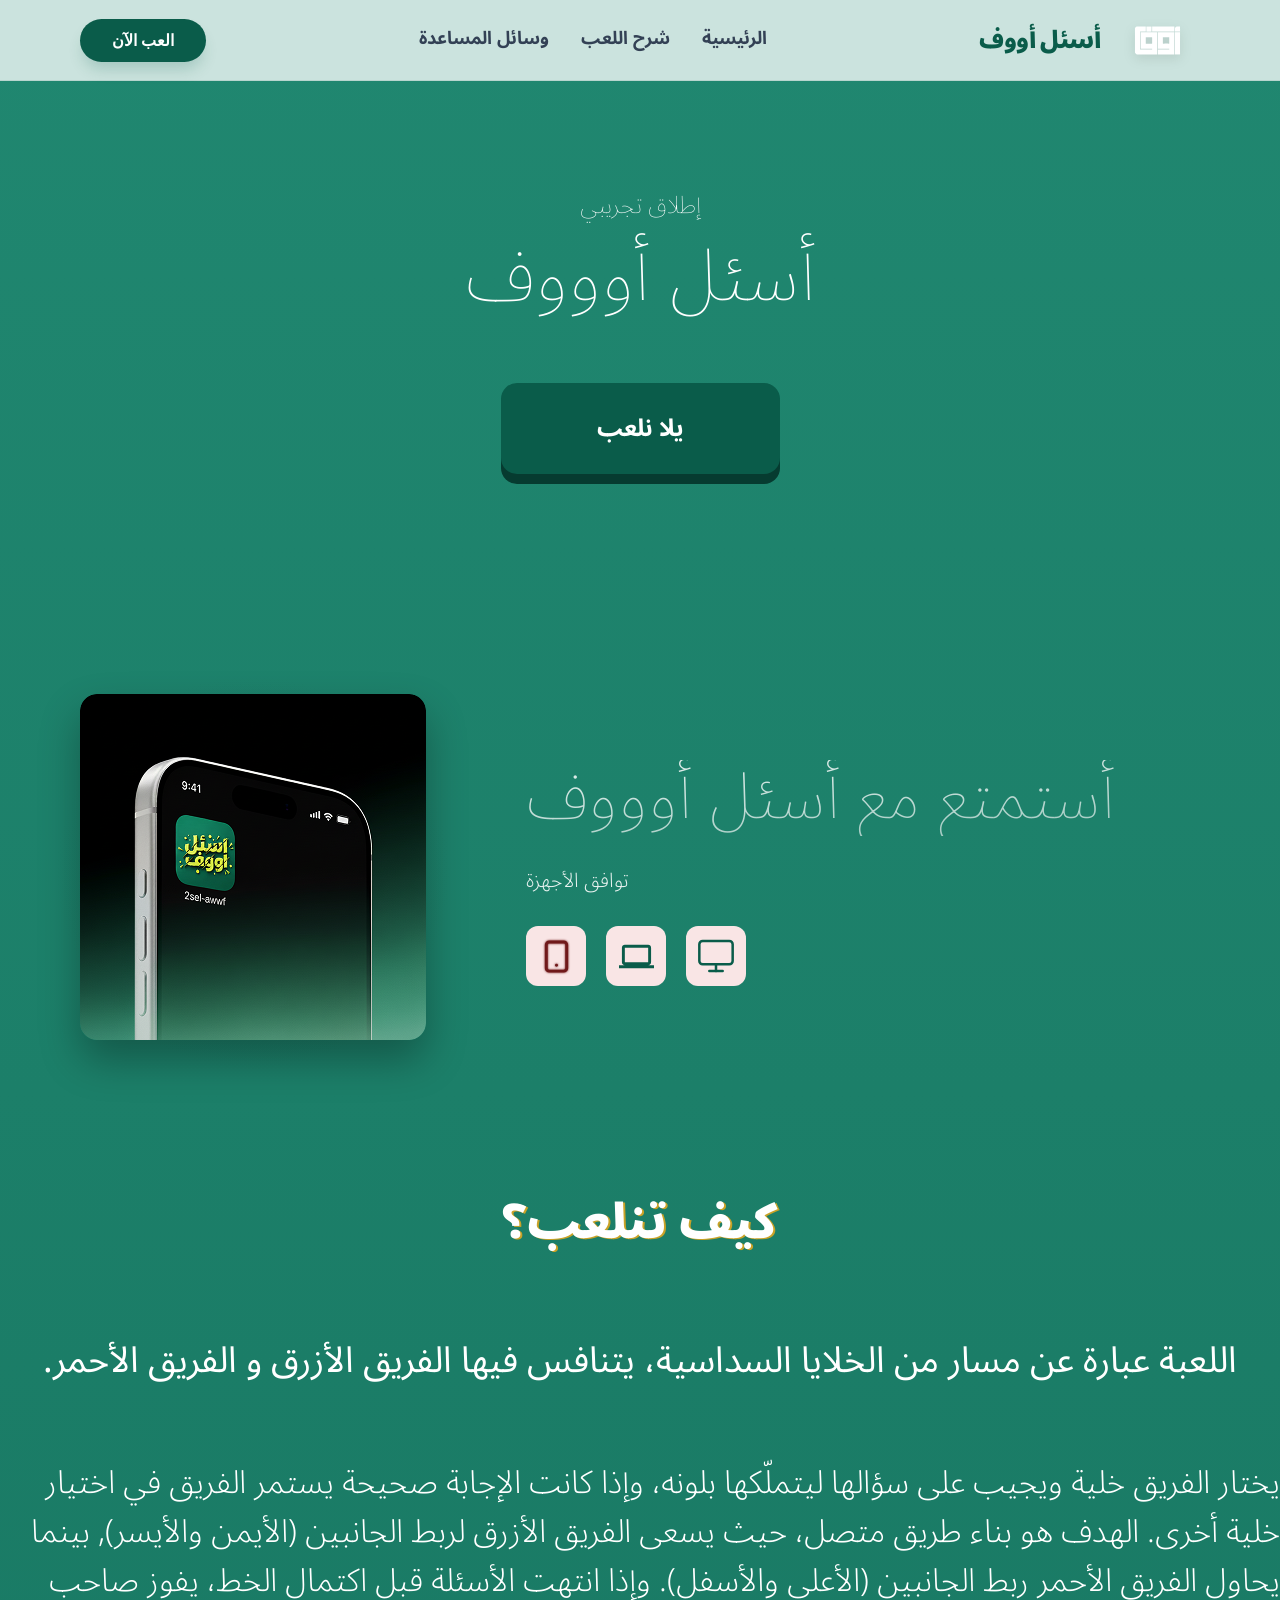
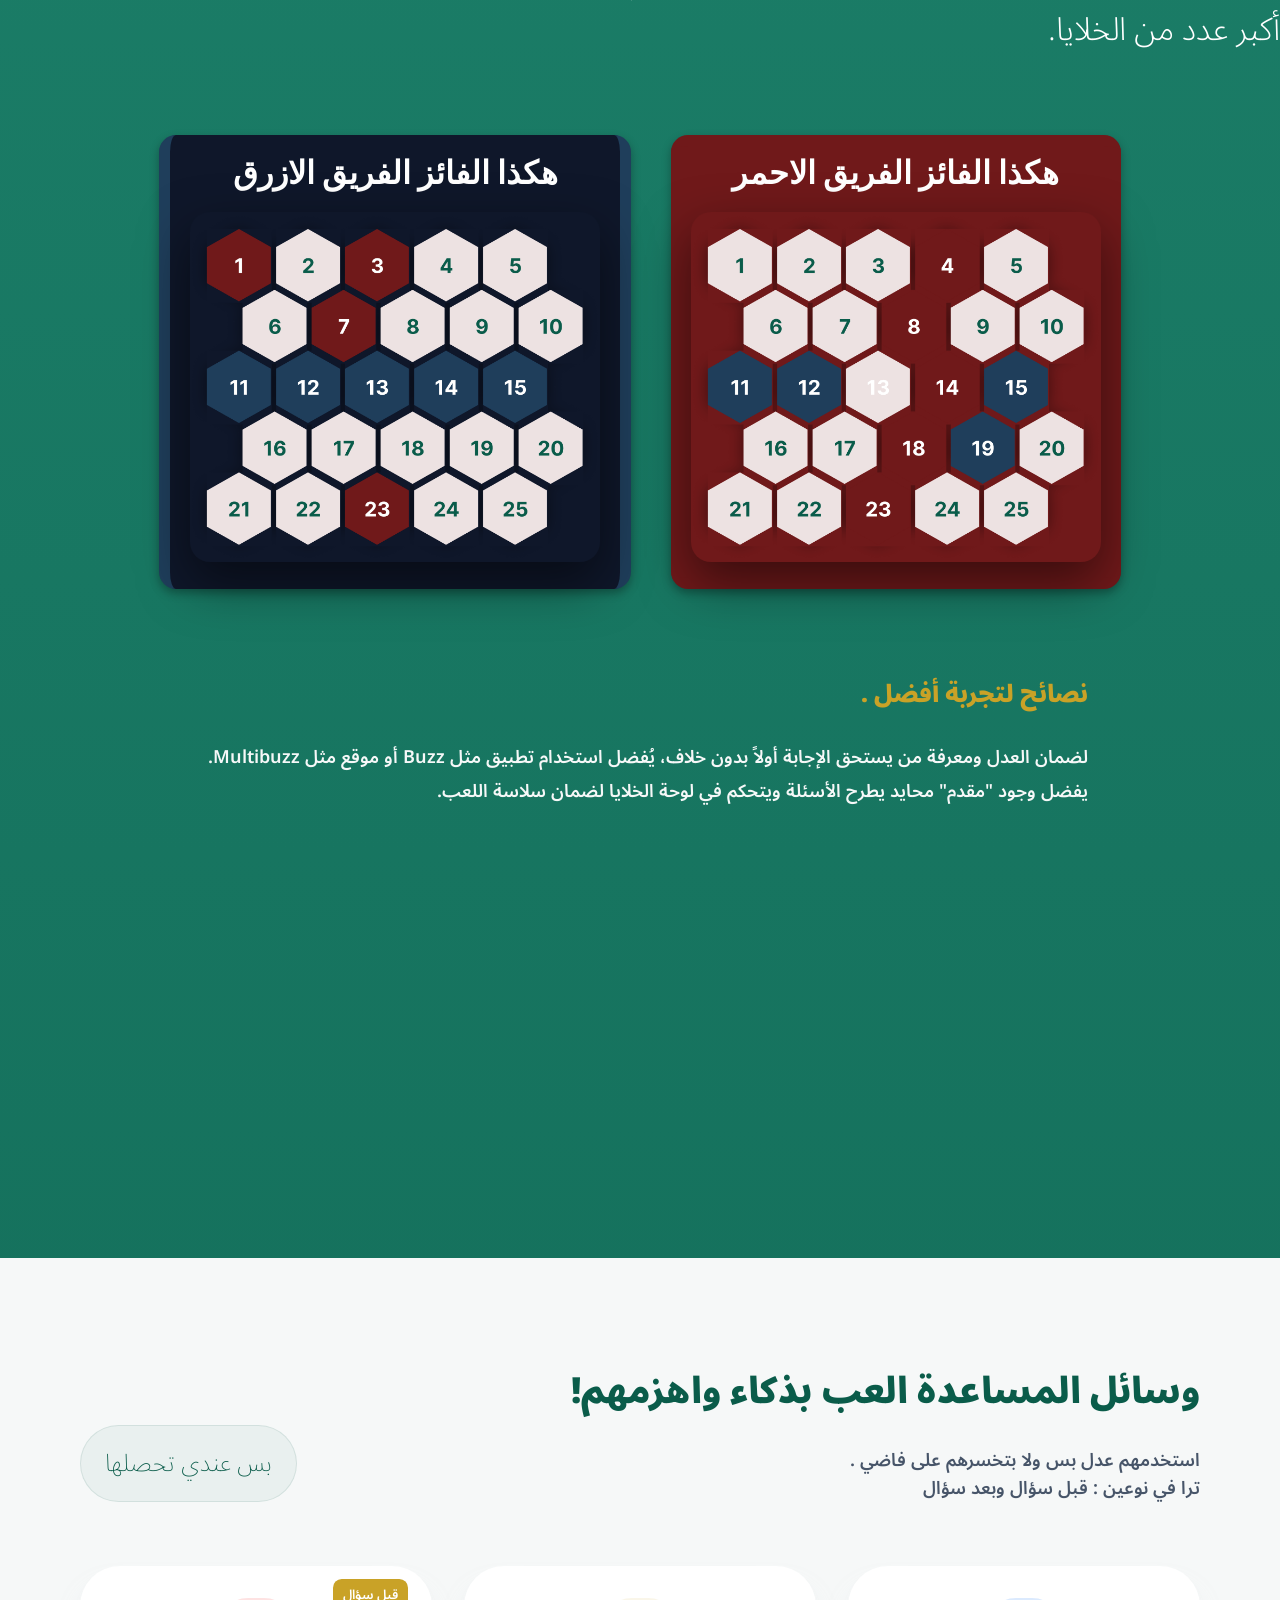
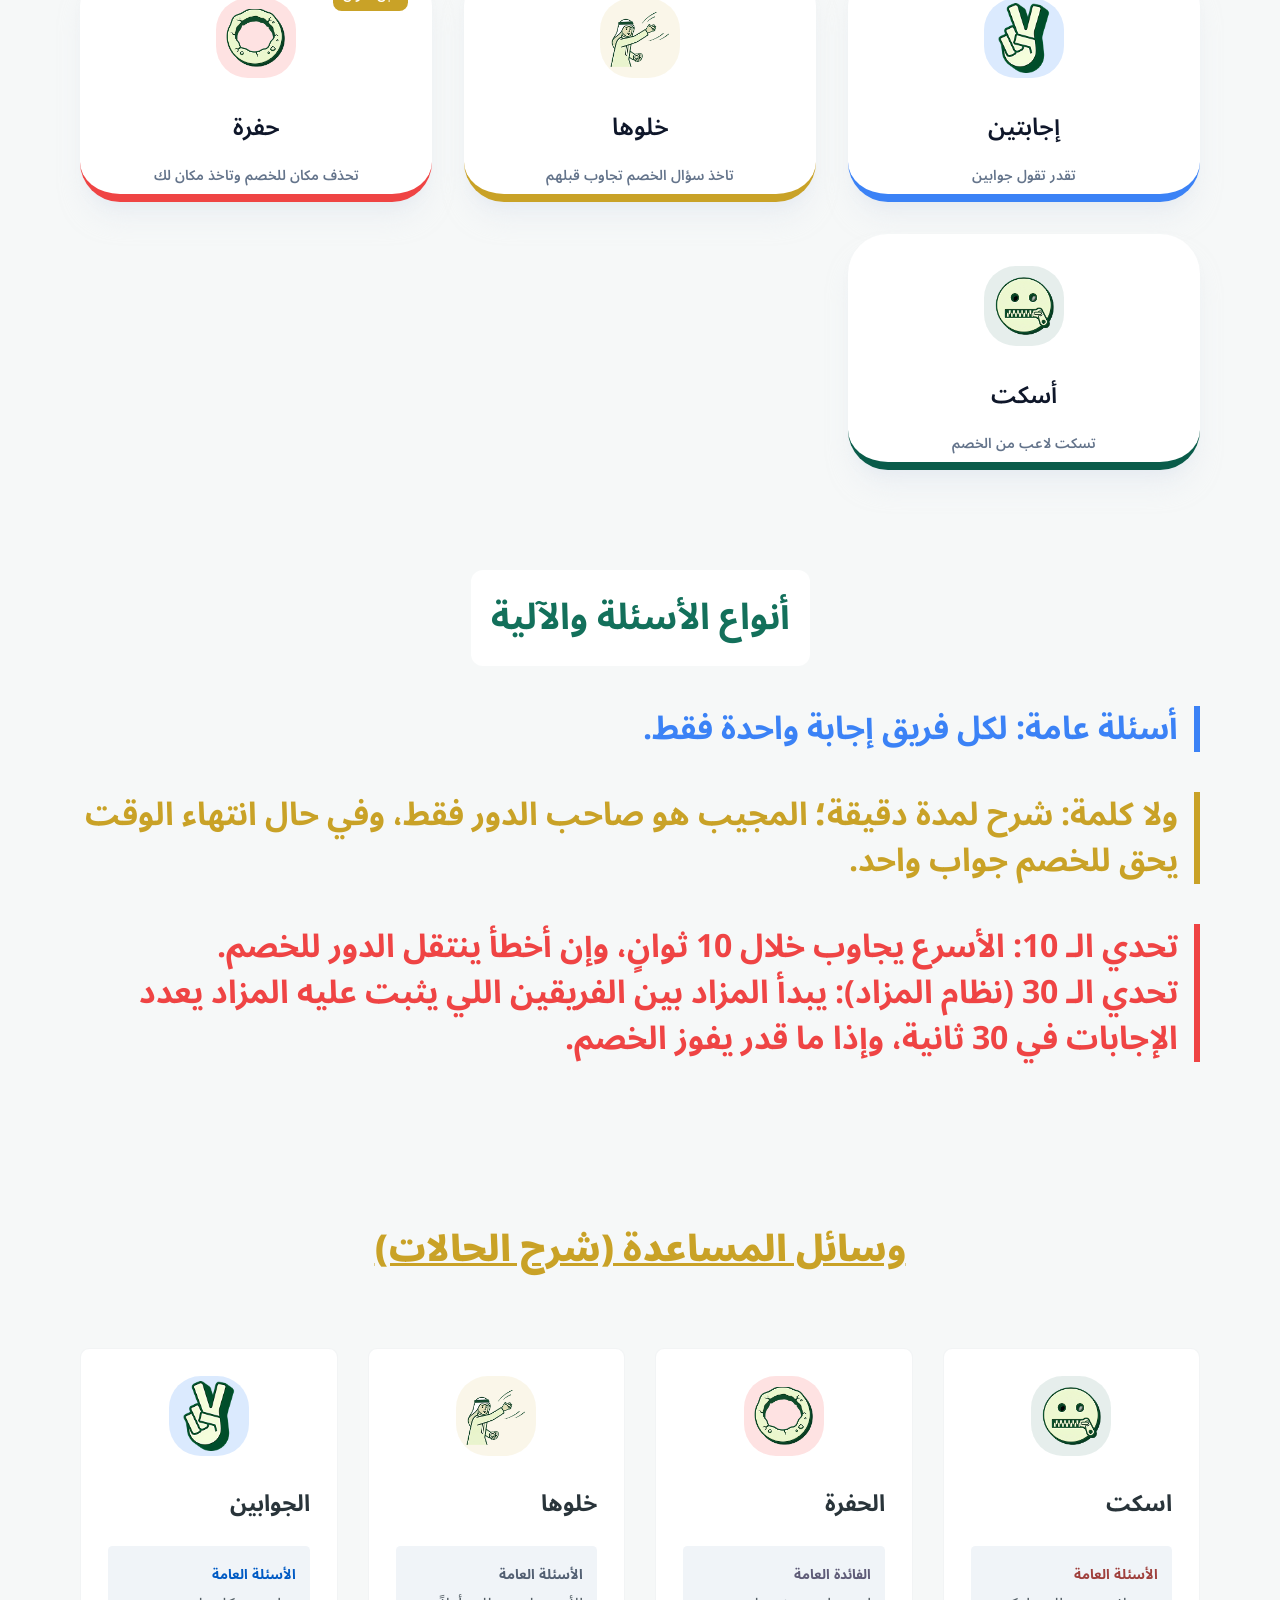
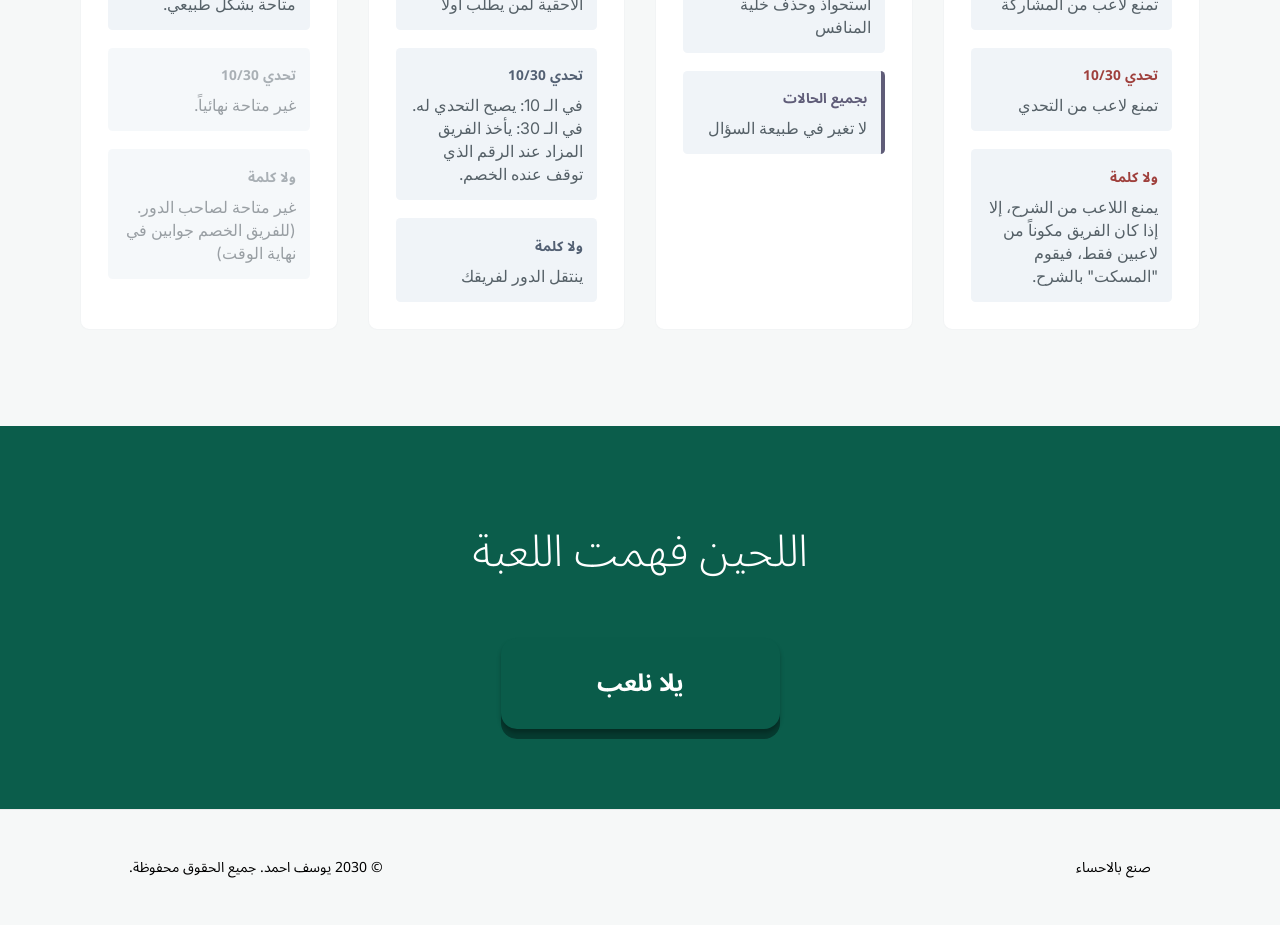
==== commit be85c3f0: "Add files via upload" ====
--- a/index.html
+++ b/index.html
@@ -12,9 +12,67 @@
         href="https://fonts.googleapis.com/css2?family=Noto+Sans+Arabic:wght@100;200;300;400;600;700;900&family=Inter:wght@700&display=swap"
         rel="stylesheet">
     <link rel="stylesheet" href="styles.css">
+    <style>
+        .mobile-blocker {
+            display: none !important;
+            position: fixed !important;
+            top: 0 !important;
+            left: 0 !important;
+            right: 0 !important;
+            bottom: 0 !important;
+            width: 100% !important;
+            height: 100% !important;
+            background: linear-gradient(135deg, #0A5C4A 0%, #06261F 100%) !important;
+            z-index: 999999 !important;
+            flex-direction: column;
+            justify-content: center;
+            align-items: center;
+            text-align: center;
+            padding: 30px;
+            color: #FFFFFF !important;
+            overscroll-behavior: none;
+        }
+        @media screen and (max-width: 767px) {
+            .mobile-blocker {
+                display: flex !important;
+            }
+        }
+        .mobile-blocker-icon {
+            width: 120px;
+            height: 120px;
+            background: rgba(255, 255, 255, 0.1);
+            border-radius: 40px;
+            display: flex;
+            justify-content: center;
+            align-items: center;
+            margin: 0 auto 40px;
+            border: 1px solid rgba(255, 255, 255, 0.2);
+        }
+        .mobile-blocker-message {
+            font-size: 28px;
+            font-weight: 800;
+            line-height: 1.4;
+            margin-bottom: 24px;
+        }
+        .mobile-blocker-sub {
+            font-size: 16px;
+            opacity: 0.7;
+        }
+    </style>
 </head>
 
+
 <body class="home-page">
+    <div id="mobile-blocker" class="mobile-blocker">
+        <div class="mobile-blocker-content">
+            <div class="mobile-blocker-icon">
+                <svg width="60" height="60" viewBox="0 0 24 24" fill="none" stroke="currentColor" stroke-width="2" stroke-linecap="round" stroke-linejoin="round"><rect x="5" y="2" width="14" height="20" rx="2" ry="2"></rect><line x1="12" y1="18" x2="12.01" y2="18"></line></svg>
+            </div>
+            <h1 class="mobile-blocker-message">الصفحة غير متوافقة حالياً مع أجهزة الهاتف المحمول.</h1>
+            <p class="mobile-blocker-sub">يرجى استخدام جهاز كمبيوتر للاستمتاع بالتجربة الكاملة.</p>
+        </div>
+    </div>
+
     <!-- Navbar / Header -->
     <header class="main-nav">
         <div class="nav-content">
@@ -99,9 +157,6 @@
                     <p class="tips-text">لضمان العدل ومعرفة من يستحق الإجابة أولاً بدون خلاف، يُفضل استخدام تطبيق مثل Buzz أو موقع مثل Multibuzz. يفضل وجود "مقدم" محايد يطرح الأسئلة ويتحكم في لوحة الخلايا لضمان سلاسة اللعب.</p>
                 </div>
 
-                <div class="understood-section">
-                    <p class="understood-text">اللحين فهمت اللعبة</p>
-                    <button class="btn-start-playing bottom-btn" onclick="location.href='setup.html'">يلا نلعب</button>
                 </div>
             </div>
         </section>
@@ -154,6 +209,117 @@
                     <p class="tool-description">تسكت لاعب من الخصم</p>
                 </div>
             </div>
+
+            <!-- Types of Questions Section -->
+            <div class="question-types-section">
+                <h3 class="types-main-heading">أنواع الأسئلة والآلية</h3>
+                <div class="types-list">
+                    <div class="type-item blue-type">
+                        <p><strong>أسئلة عامة:</strong> لكل فريق إجابة واحدة فقط.</p>
+                    </div>
+                    <div class="type-item gold-type">
+                        <p><strong>ولا كلمة:</strong> شرح لمدة دقيقة؛ المجيب هو صاحب الدور فقط، وفي حال انتهاء الوقت يحق للخصم جواب واحد.</p>
+                    </div>
+                    <div class="type-item red-type">
+                        <p><strong>تحدي الـ 10:</strong> الأسرع يجاوب خلال 10 ثوانٍ، وإن أخطأ ينتقل الدور للخصم.<br>
+                        <strong>تحدي الـ 30 (نظام المزاد):</strong> يبدأ المزاد بين الفريقين اللي يثبت عليه المزاد يعدد الإجابات في 30 ثانية، وإذا ما قدر يفوز الخصم.</p>
+                    </div>
+                </div>
+            </div>
+
+            <!-- Detailed Help Tools Section -->
+            <div class="tools-details-section">
+                <h3 class="details-main-heading">وسائل المساعدة (شرح الحالات)</h3>
+                <div class="details-cards-wrapper">
+                    
+                    <!-- Details Card: Silence -->
+                    <div class="detail-card">
+                        <div class="tool-icon-circle green-bg mx-auto">
+                            <img src="أسكت.png" alt="Silence">
+                        </div>
+                        <h4 class="detail-card-title">اسكت</h4>
+                        
+                        <div class="detail-box">
+                            <span class="detail-box-title text-red">الأسئلة العامة</span>
+                            <p class="detail-box-desc">تمنع لاعب من المشاركة</p>
+                        </div>
+                        <div class="detail-box">
+                            <span class="detail-box-title text-red">تحدي 10/30</span>
+                            <p class="detail-box-desc">تمنع لاعب من التحدي</p>
+                        </div>
+                        <div class="detail-box">
+                            <span class="detail-box-title text-red">ولا كلمة</span>
+                            <p class="detail-box-desc">يمنع اللاعب من الشرح، إلا إذا كان الفريق مكوناً من لاعبين فقط، فيقوم "المسكت" بالشرح.</p>
+                        </div>
+                    </div>
+
+                    <!-- Details Card: Trap -->
+                    <div class="detail-card">
+                        <div class="tool-icon-circle red-bg mx-auto">
+                            <img src="حفرة.png" alt="Trap">
+                        </div>
+                        <h4 class="detail-card-title">الحفرة</h4>
+                        
+                        <div class="detail-box">
+                            <span class="detail-box-title text-gray">الفائدة العامة</span>
+                            <p class="detail-box-desc">استحواذ وحذف خلية المنافس</p>
+                        </div>
+                        <div class="detail-box with-right-border">
+                            <span class="detail-box-title text-gray">بجميع الحالات</span>
+                            <p class="detail-box-desc">لا تغير في طبيعة السؤال</p>
+                        </div>
+                    </div>
+
+                    <!-- Details Card: Skip -->
+                    <div class="detail-card">
+                        <div class="tool-icon-circle gold-bg mx-auto">
+                            <img src="خلوها.png" alt="Skip">
+                        </div>
+                        <h4 class="detail-card-title">خلوها</h4>
+                        
+                        <div class="detail-box">
+                            <span class="detail-box-title text-dark">الأسئلة العامة</span>
+                            <p class="detail-box-desc">الأحقية لمن يطلب أولاً</p>
+                        </div>
+                        <div class="detail-box">
+                            <span class="detail-box-title text-dark">تحدي 10/30</span>
+                            <p class="detail-box-desc">في الـ 10: يصبح التحدي له. في الـ 30: يأخذ الفريق المزاد عند الرقم الذي توقف عنده الخصم.</p>
+                        </div>
+                        <div class="detail-box">
+                            <span class="detail-box-title text-dark">ولا كلمة</span>
+                            <p class="detail-box-desc">ينتقل الدور لفريقك</p>
+                        </div>
+                    </div>
+
+                    <!-- Details Card: Two Answers -->
+                    <div class="detail-card">
+                        <div class="tool-icon-circle blue-bg mx-auto">
+                            <img src="اجابتين.png" alt="Two Answers">
+                        </div>
+                        <h4 class="detail-card-title">الجوابين</h4>
+                        
+                        <div class="detail-box">
+                            <span class="detail-box-title text-blue">الأسئلة العامة</span>
+                            <p class="detail-box-desc">متاحة بشكل طبيعي.</p>
+                        </div>
+                        <div class="detail-box opacity-60">
+                            <span class="detail-box-title text-light-gray">تحدي 10/30</span>
+                            <p class="detail-box-desc">غير متاحة نهائياً.</p>
+                        </div>
+                        <div class="detail-box opacity-60">
+                            <span class="detail-box-title text-light-gray">ولا كلمة</span>
+                            <p class="detail-box-desc">غير متاحة لصاحب الدور. (للفريق الخصم جوابين في نهاية الوقت)</p>
+                        </div>
+                    </div>
+
+                </div>
+            </div>
+        </section>
+
+        <!-- Understood Section -->
+        <section class="understood-section-dark">
+            <p class="understood-text">اللحين فهمت اللعبة</p>
+            <button class="btn-play-action" onclick="location.href='setup.html'">يلا نلعب</button>
         </section>
     </main>
 
@@ -197,6 +363,7 @@
                 img.addEventListener('click', () => {
                     openZoom(img.src);
                 });
+
             });
         });
     </script>
--- a/styles.css
+++ b/styles.css
@@ -530,6 +530,193 @@
     color: #FFFFFF;
     font-weight: 600;
     font-size: 13px;
+}
+
+/* Types of Questions Section */
+.question-types-section {
+    width: 100%;
+    max-width: 1280px;
+    margin-top: 100px;
+    display: flex;
+    flex-direction: column;
+    align-items: center;
+    gap: 40px;
+}
+
+.types-main-heading {
+    font-weight: 700;
+    font-size: 36px;
+    color: #13705B;
+    background: #FFFFFF;
+    padding: 10px 20px;
+    border-radius: 12px;
+}
+
+.types-list {
+    display: flex;
+    flex-direction: column;
+    align-items: center;
+    gap: 40px;
+    width: 100%;
+}
+
+.type-item {
+    display: flex;
+    align-items: center;
+    gap: 16px;
+    padding-right: 16px; 
+    position: relative;
+    max-width: 1180px;
+    width: 100%;
+    text-align: right;
+}
+
+.type-item.blue-type { border-right: 6px solid #3B82F6; }
+.type-item.gold-type { border-right: 6px solid #C9A227; }
+.type-item.red-type { border-right: 6px solid #EF4444; }
+
+.type-item p {
+    font-weight: 700;
+    font-size: 32px;
+    line-height: 46px;
+}
+
+.type-item.blue-type p { color: #3B82F6; }
+.type-item.gold-type p { color: #C9A227; }
+.type-item.red-type p { color: #EF4444; }
+
+
+/* Detailed Help Tools Section */
+.tools-details-section {
+    width: 100%;
+    max-width: 1280px;
+    margin-top: 150px;
+    display: flex;
+    flex-direction: column;
+    align-items: center;
+    gap: 60px;
+}
+
+.details-main-heading {
+    font-weight: 900;
+    font-size: 36px;
+    color: #C9A227;
+    text-decoration: underline;
+    align-self: center;
+}
+
+.details-cards-wrapper {
+    display: flex;
+    gap: 30px;
+    width: 100%;
+    justify-content: center;
+    flex-wrap: wrap;
+}
+
+.detail-card {
+    flex: 1;
+    min-width: 250px;
+    background: #FFFFFF;
+    border: 1.14px solid rgba(168, 179, 187, 0.15);
+    border-radius: 9.15px;
+    padding: 27px;
+    display: flex;
+    flex-direction: column;
+    align-items: stretch;
+}
+
+.detail-card-title {
+    font-weight: 700;
+    font-size: 22.8px;
+    color: #29343A;
+    margin-bottom: 18px;
+    text-align: right;
+}
+
+.mx-auto {
+    margin-left: auto;
+    margin-right: auto;
+    margin-bottom: 24px;
+}
+
+.detail-box {
+    background: #F0F4F8;
+    border-radius: 4.5px;
+    padding: 13.7px;
+    display: flex;
+    flex-direction: column;
+    gap: 4px;
+    margin-bottom: 18px;
+}
+
+.detail-box:last-child {
+    margin-bottom: 0;
+}
+
+.detail-box-title {
+    font-weight: 700;
+    font-size: 13.7px;
+    text-align: right;
+}
+
+.text-red { color: #9F403D; }
+.text-gray { color: #5F5C78; }
+.text-dark { color: #536073; }
+.text-blue { color: #005AC4; }
+.text-light-gray { color: #717C84; }
+
+.detail-box-desc {
+    font-family: 'Inter', sans-serif;
+    font-weight: 400;
+    font-size: 16px;
+    line-height: 23px;
+    text-align: right;
+    color: #566168;
+}
+
+.with-right-border {
+    border-right: 4.5px solid #5F5C78;
+}
+
+.opacity-60 {
+    opacity: 0.6;
+}
+
+/* Understood Section */
+.understood-section-dark {
+    background: #0B5D4B;
+    display: flex;
+    flex-direction: column;
+    align-items: center;
+    justify-content: center;
+    padding: 80px 20px;
+    gap: 40px;
+    width: 100%;
+}
+
+.btn-play-action {
+    background: #0A5C4A;
+    color: #FFFFFF;
+    font-family: 'Noto Sans Arabic', sans-serif;
+    font-weight: 700;
+    font-size: 24px;
+    padding: 20px 0;
+    width: 279px;
+    border-radius: 16px;
+    border: none;
+    box-shadow: 0px 4px 4px rgba(0, 0, 0, 0.25), 0px 10px 0px #063B30;
+    cursor: pointer;
+    transition: all 0.2s;
+}
+
+.btn-play-action:hover {
+    transform: translateY(2px);
+    box-shadow: 0px 4px 4px rgba(0, 0, 0, 0.25), 0px 8px 0px #063B30;
+}
+
+.btn-play-action:active {
+    transform: translateY(10px);
+    box-shadow: 0px 4px 4px rgba(0, 0, 0, 0.25), 0px 0px 0px #063B30;
 }
 
 /* Footer Section */
@@ -1262,3 +1449,67 @@
 .win-instr-img:hover, .tool-icon-circle img:hover {
     transform: scale(1.05);
 }
+
+/* Mobile Incompatibility Overlay */
+.mobile-blocker {
+    display: none;
+    position: fixed;
+    top: 0;
+    left: 0;
+    right: 0;
+    bottom: 0;
+    width: 100%;
+    height: 100%;
+    background: linear-gradient(135deg, #0A5C4A 0%, #06261F 100%);
+    z-index: 100000;
+    flex-direction: column;
+    justify-content: center;
+    align-items: center;
+    text-align: center;
+    padding: 30px;
+    color: #FFFFFF;
+    font-family: 'Noto Sans Arabic', sans-serif;
+}
+
+@media screen and (max-width: 767px) {
+    .mobile-blocker {
+        display: flex;
+    }
+}
+
+.mobile-blocker-content {
+    max-width: 500px;
+    animation: fadeInUpBlocker 0.6s ease-out;
+}
+
+@keyframes fadeInUpBlocker {
+    from { opacity: 0; transform: translateY(20px); }
+    to { opacity: 1; transform: translateY(0); }
+}
+
+.mobile-blocker-icon {
+    width: 120px;
+    height: 120px;
+    background: rgba(255, 255, 255, 0.1);
+    border-radius: 40px;
+    display: flex;
+    justify-content: center;
+    align-items: center;
+    margin: 0 auto 40px;
+    border: 1px solid rgba(255, 255, 255, 0.2);
+}
+
+.mobile-blocker-message {
+    font-size: 32px;
+    font-weight: 800;
+    line-height: 1.4;
+    margin-bottom: 24px;
+    color: #FFFFFF;
+}
+
+.mobile-blocker-sub {
+    font-size: 18px;
+    opacity: 0.7;
+    font-weight: 400;
+    line-height: 1.6;
+}
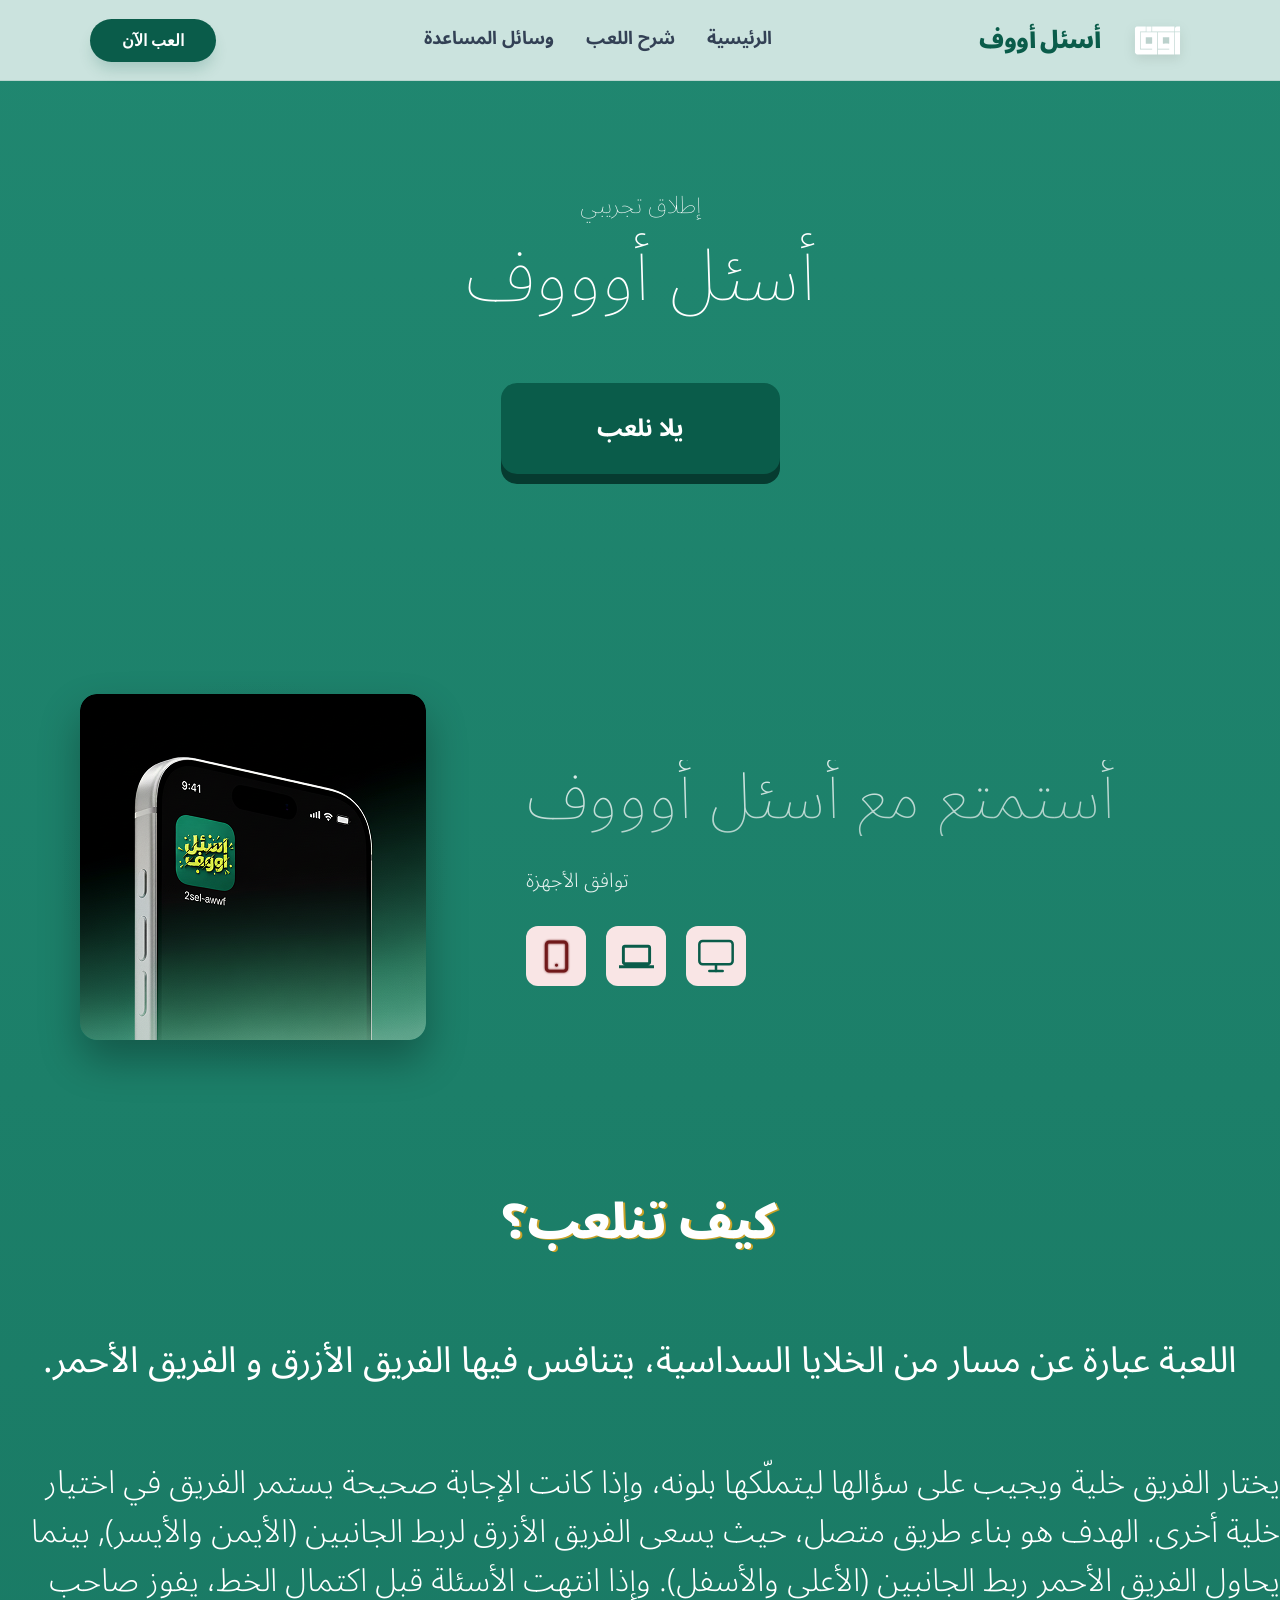
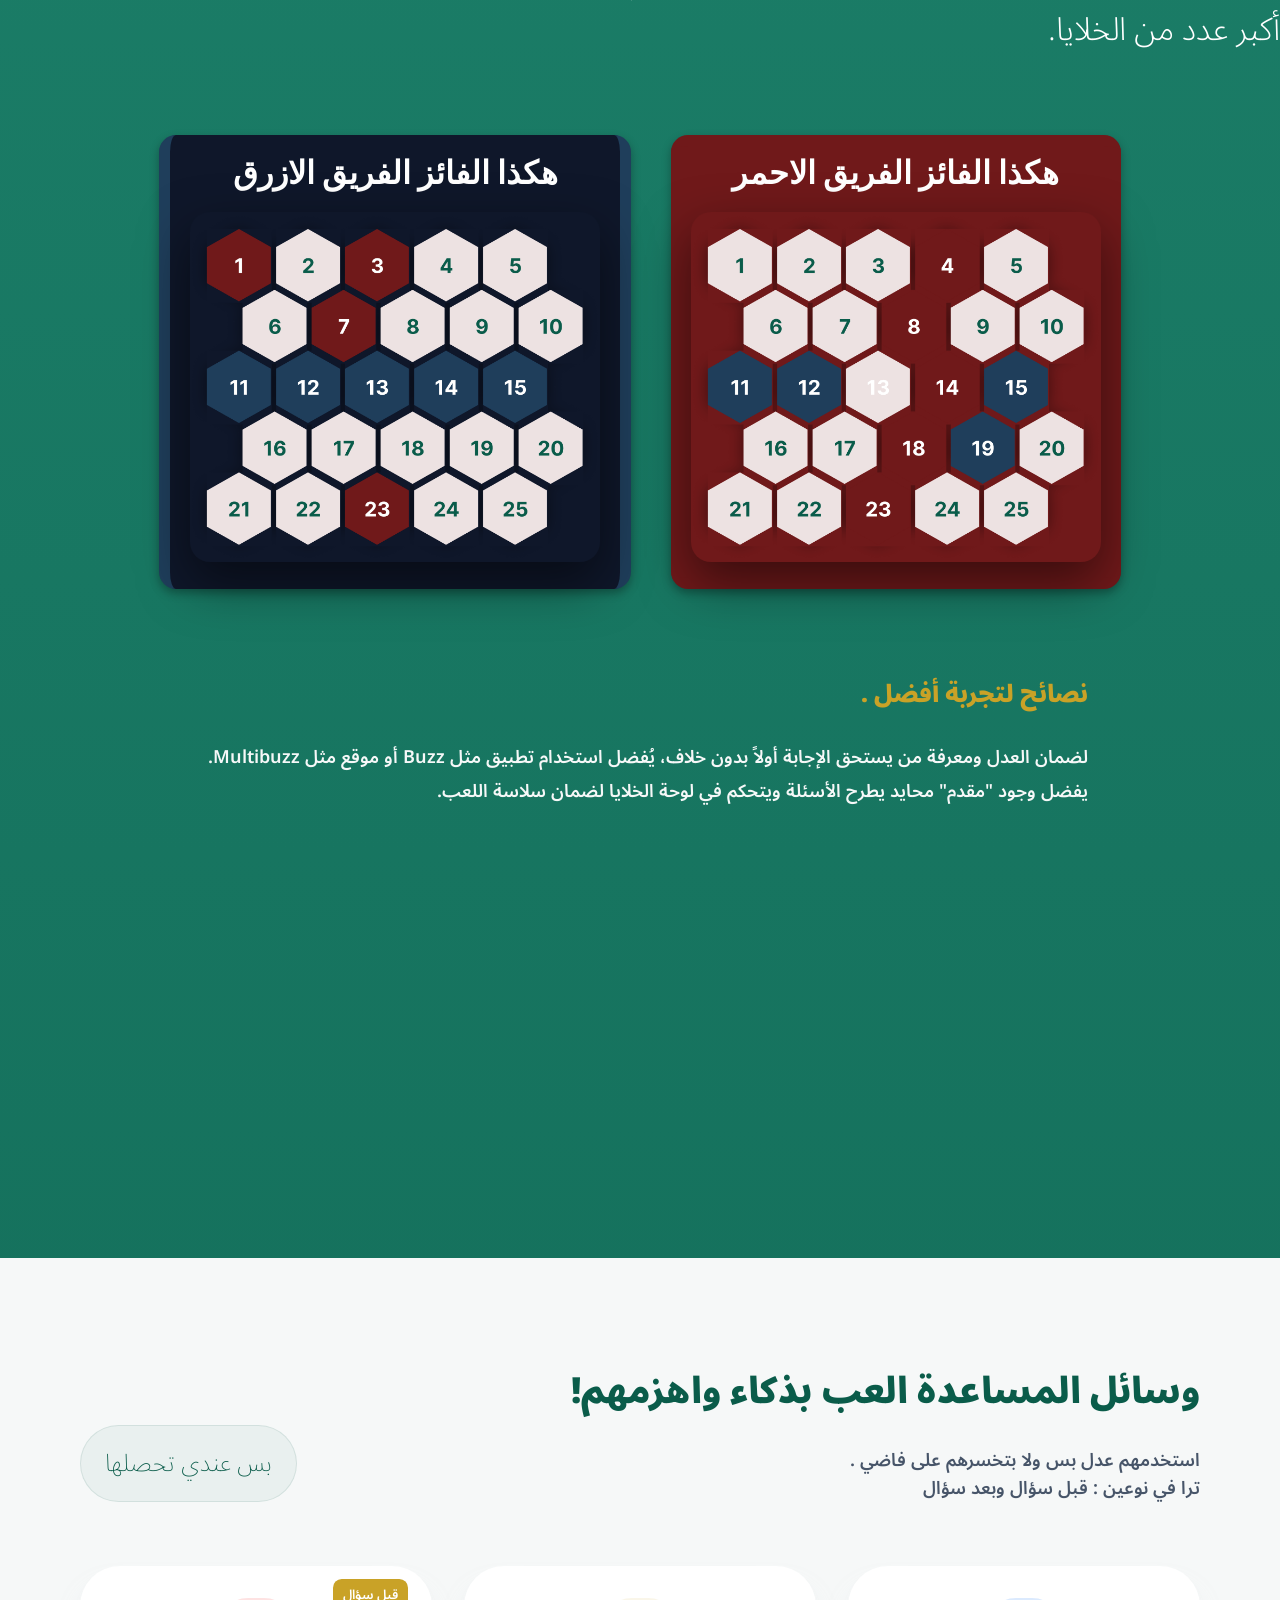
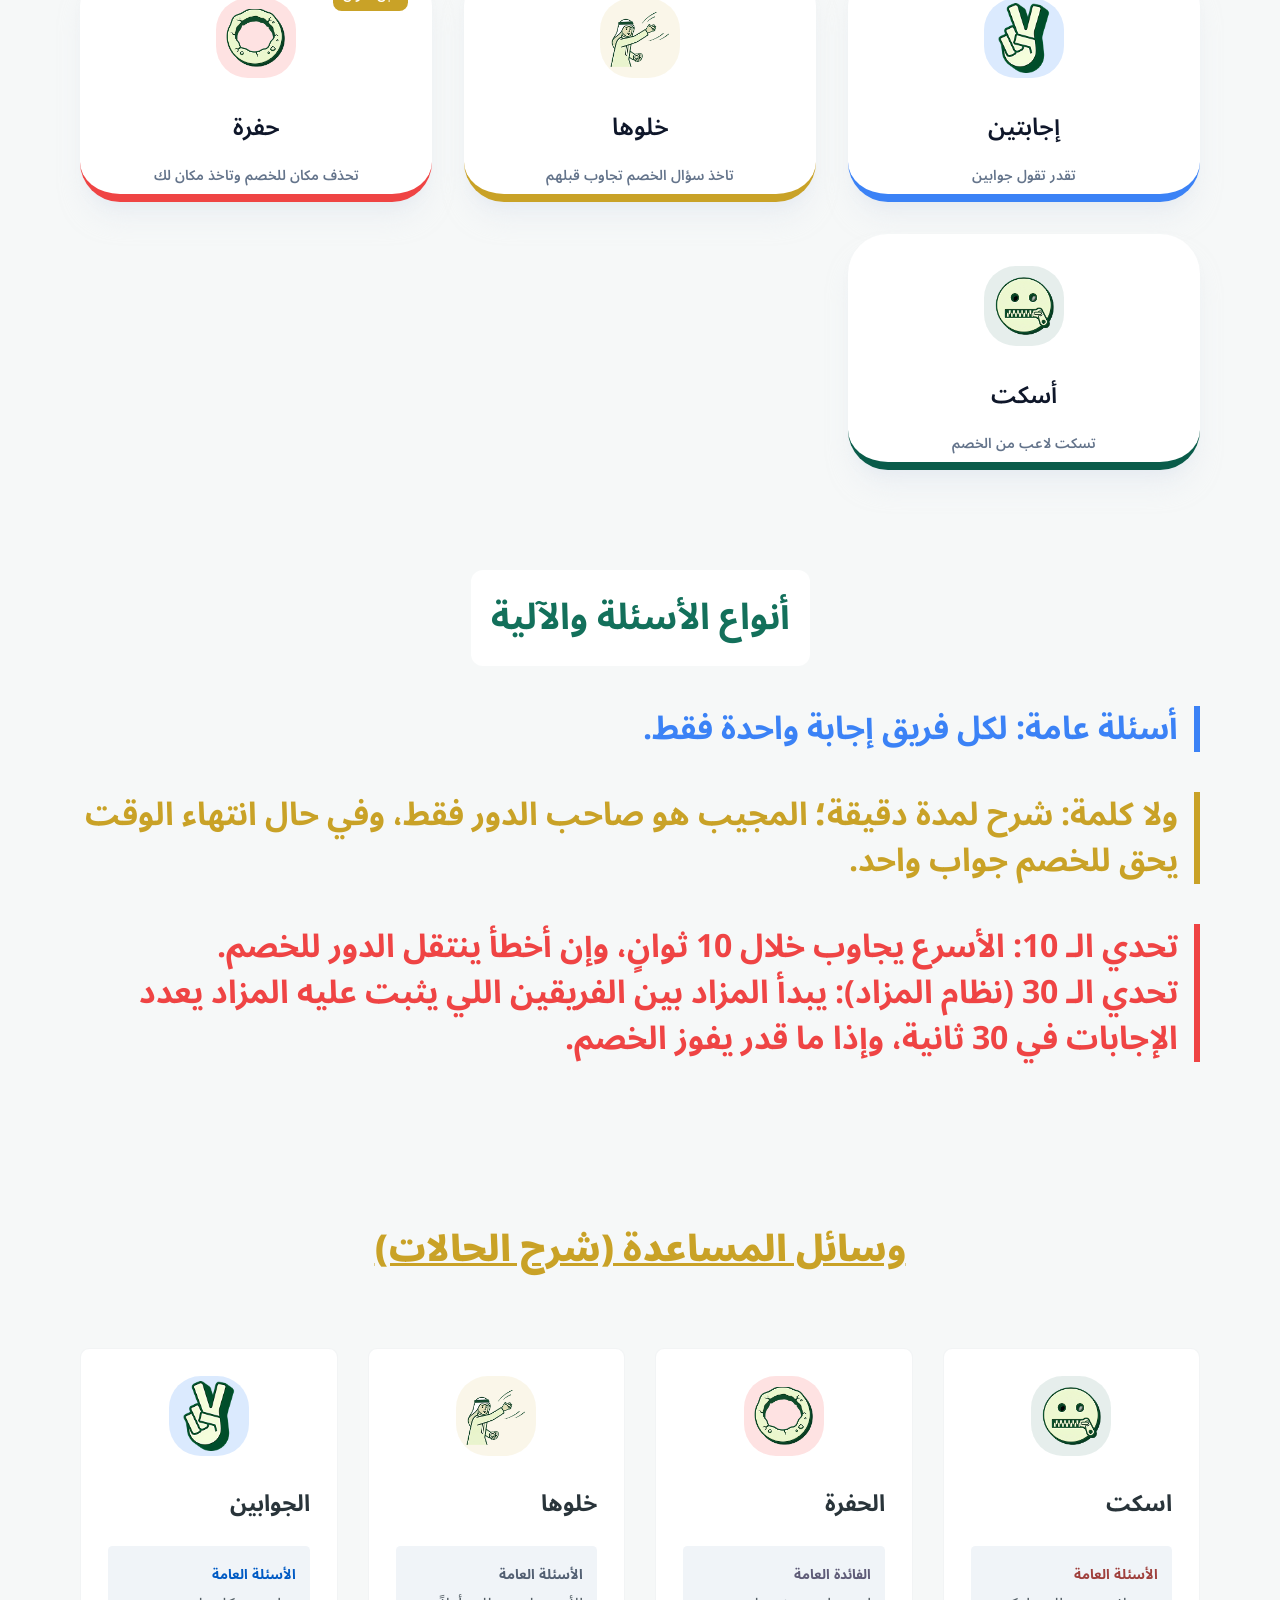
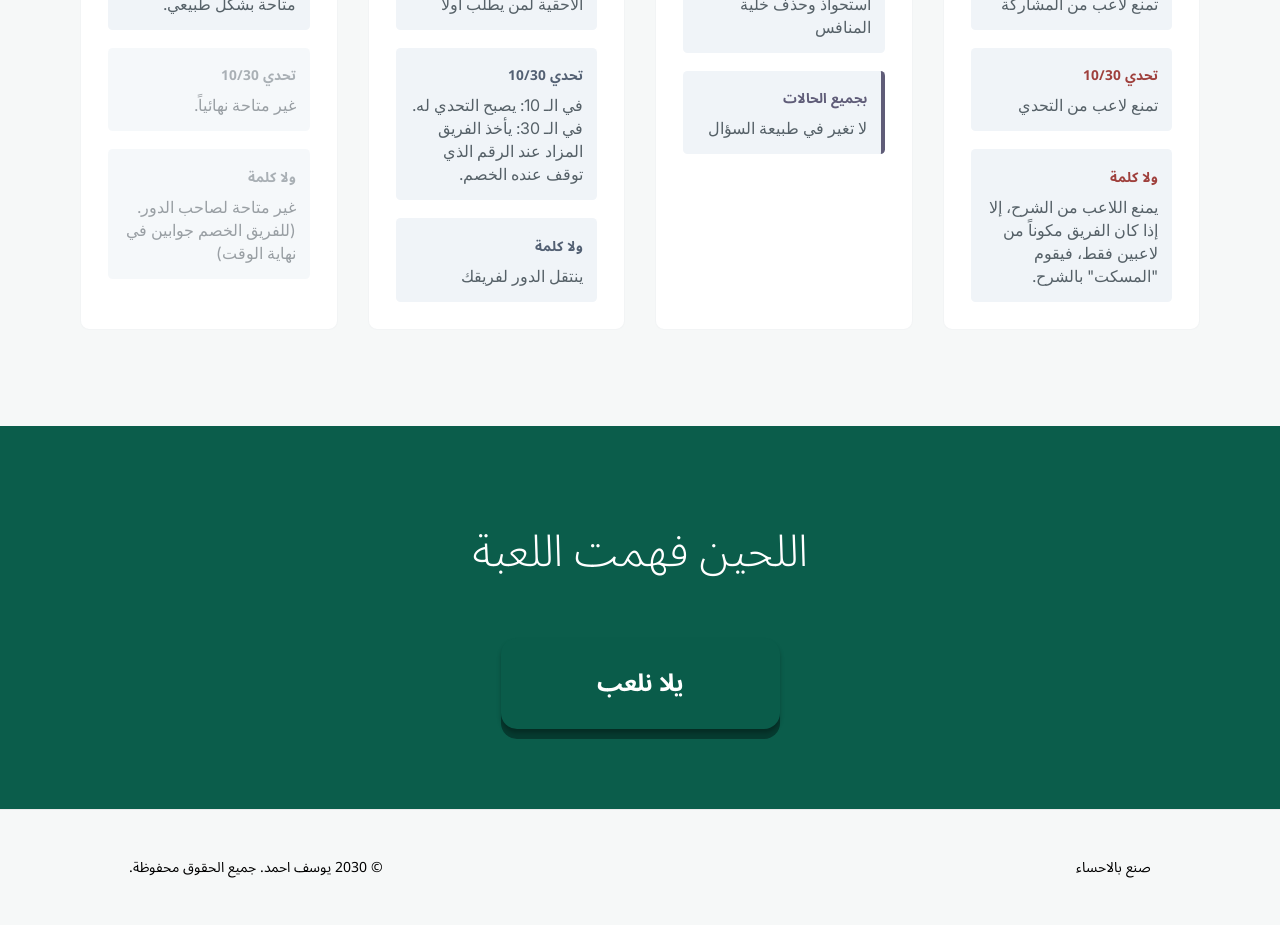
==== commit 581941c3: "Add files via upload" ====
--- a/index.html
+++ b/index.html
@@ -90,7 +90,7 @@
             </nav>
 
             <div class="nav-left">
-                <button class="btn-play-now" onclick="location.href='setup.html'">العب الآن</button>
+                <button class="btn-play-now" onclick="location.href='setup.html'" style="margin-left: 10px;">العب الآن</button>
             </div>
         </div>
     </header>
@@ -342,7 +342,23 @@
         <img class="zoom-img" id="zoom-img" src="" alt="Enlarged image">
     </div>
 
+    <!-- ربط ملف قاعدة بيانات الأسئلة -->
+    <script src="questions.js"></script>
     <script>
+        // ─── Auto-Sync Database logic ───
+        (function autoSyncDB() {
+            try {
+                const storedMeta = JSON.parse(localStorage.getItem('questionsDB_sync_Meta') || '{}');
+                const fileMeta = (typeof questionsDB_Meta !== 'undefined') ? questionsDB_Meta : { version: "0" };
+                const needsUpdate = !localStorage.getItem('questionsDB_sync') || (fileMeta.version !== storedMeta.version);
+
+                if (needsUpdate && typeof questionsDB !== 'undefined') {
+                    localStorage.setItem('questionsDB_sync', JSON.stringify(questionsDB));
+                    localStorage.setItem('questionsDB_sync_Meta', JSON.stringify(fileMeta));
+                }
+            } catch(e) { console.error("Sync error:", e); }
+        })();
+
         document.addEventListener('DOMContentLoaded', () => {
             const zoomOverlay = document.getElementById('zoom-overlay');
             const zoomImg = document.getElementById('zoom-img');
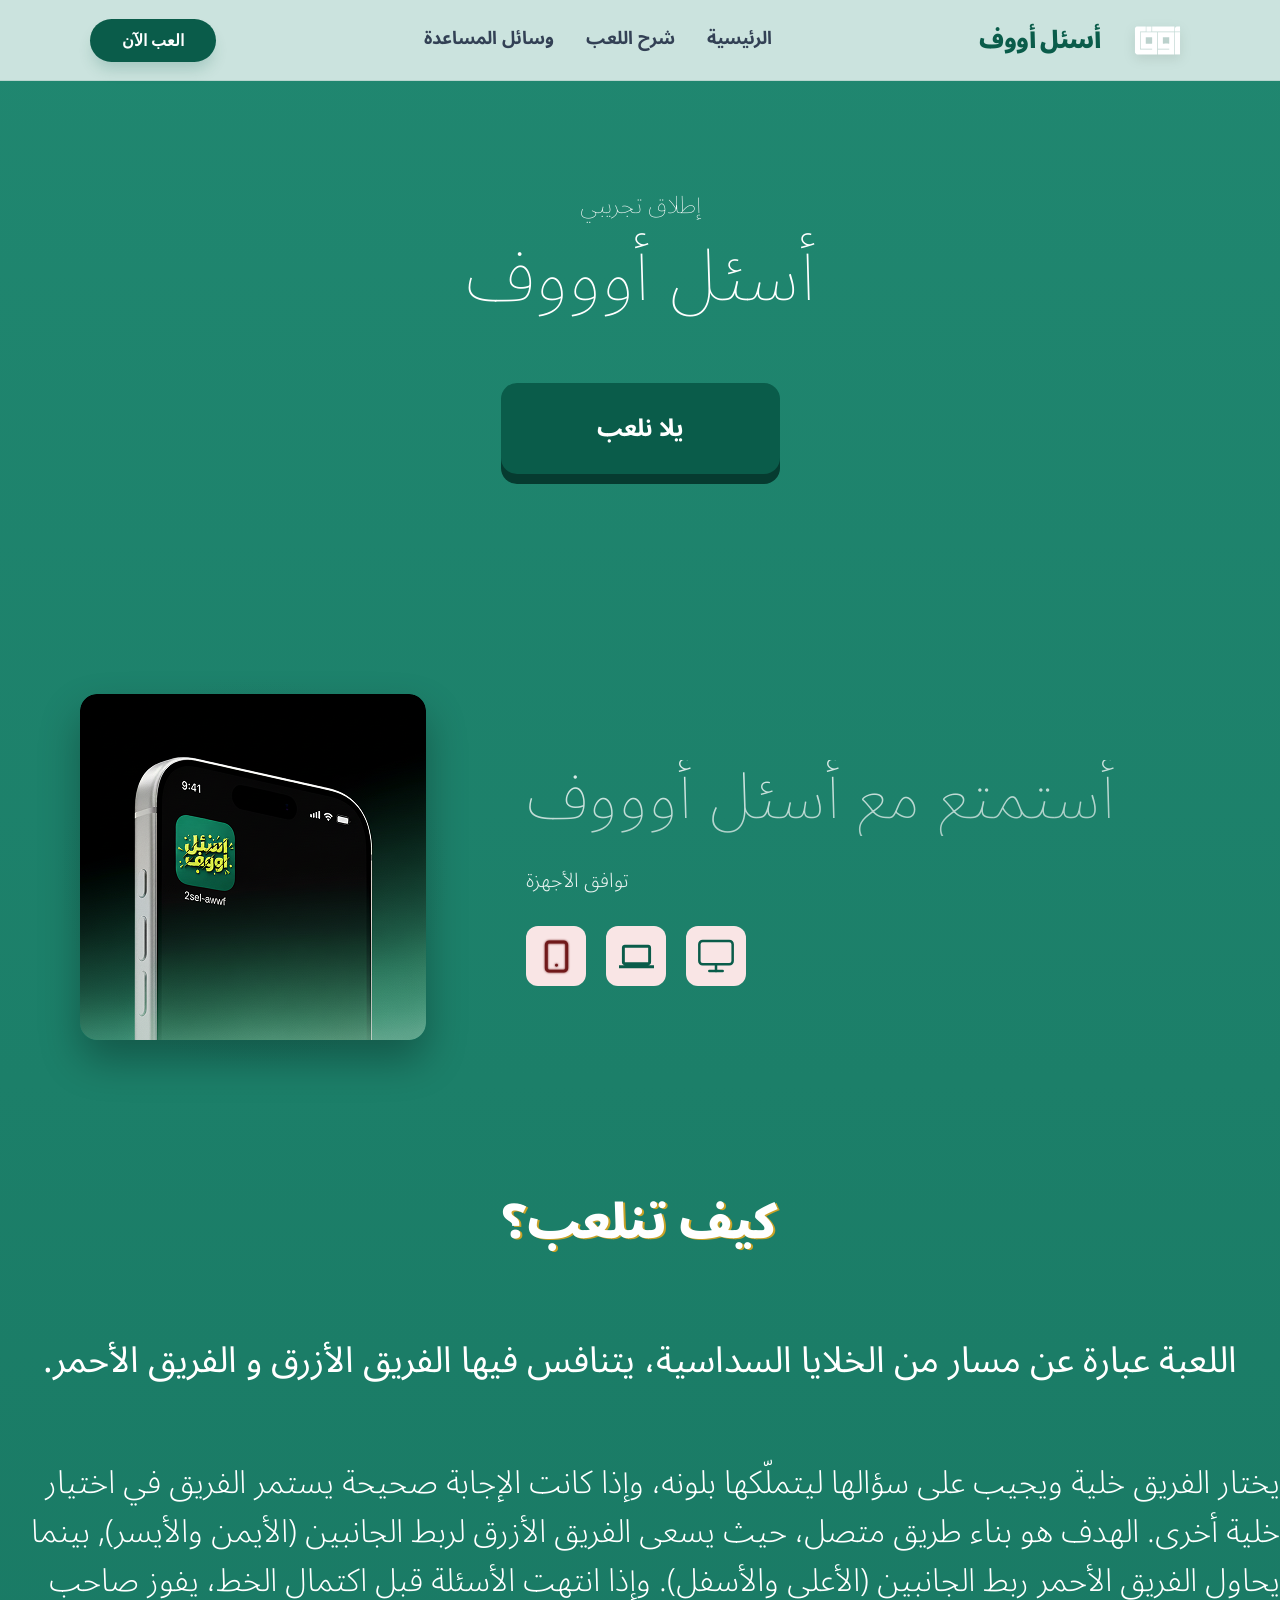
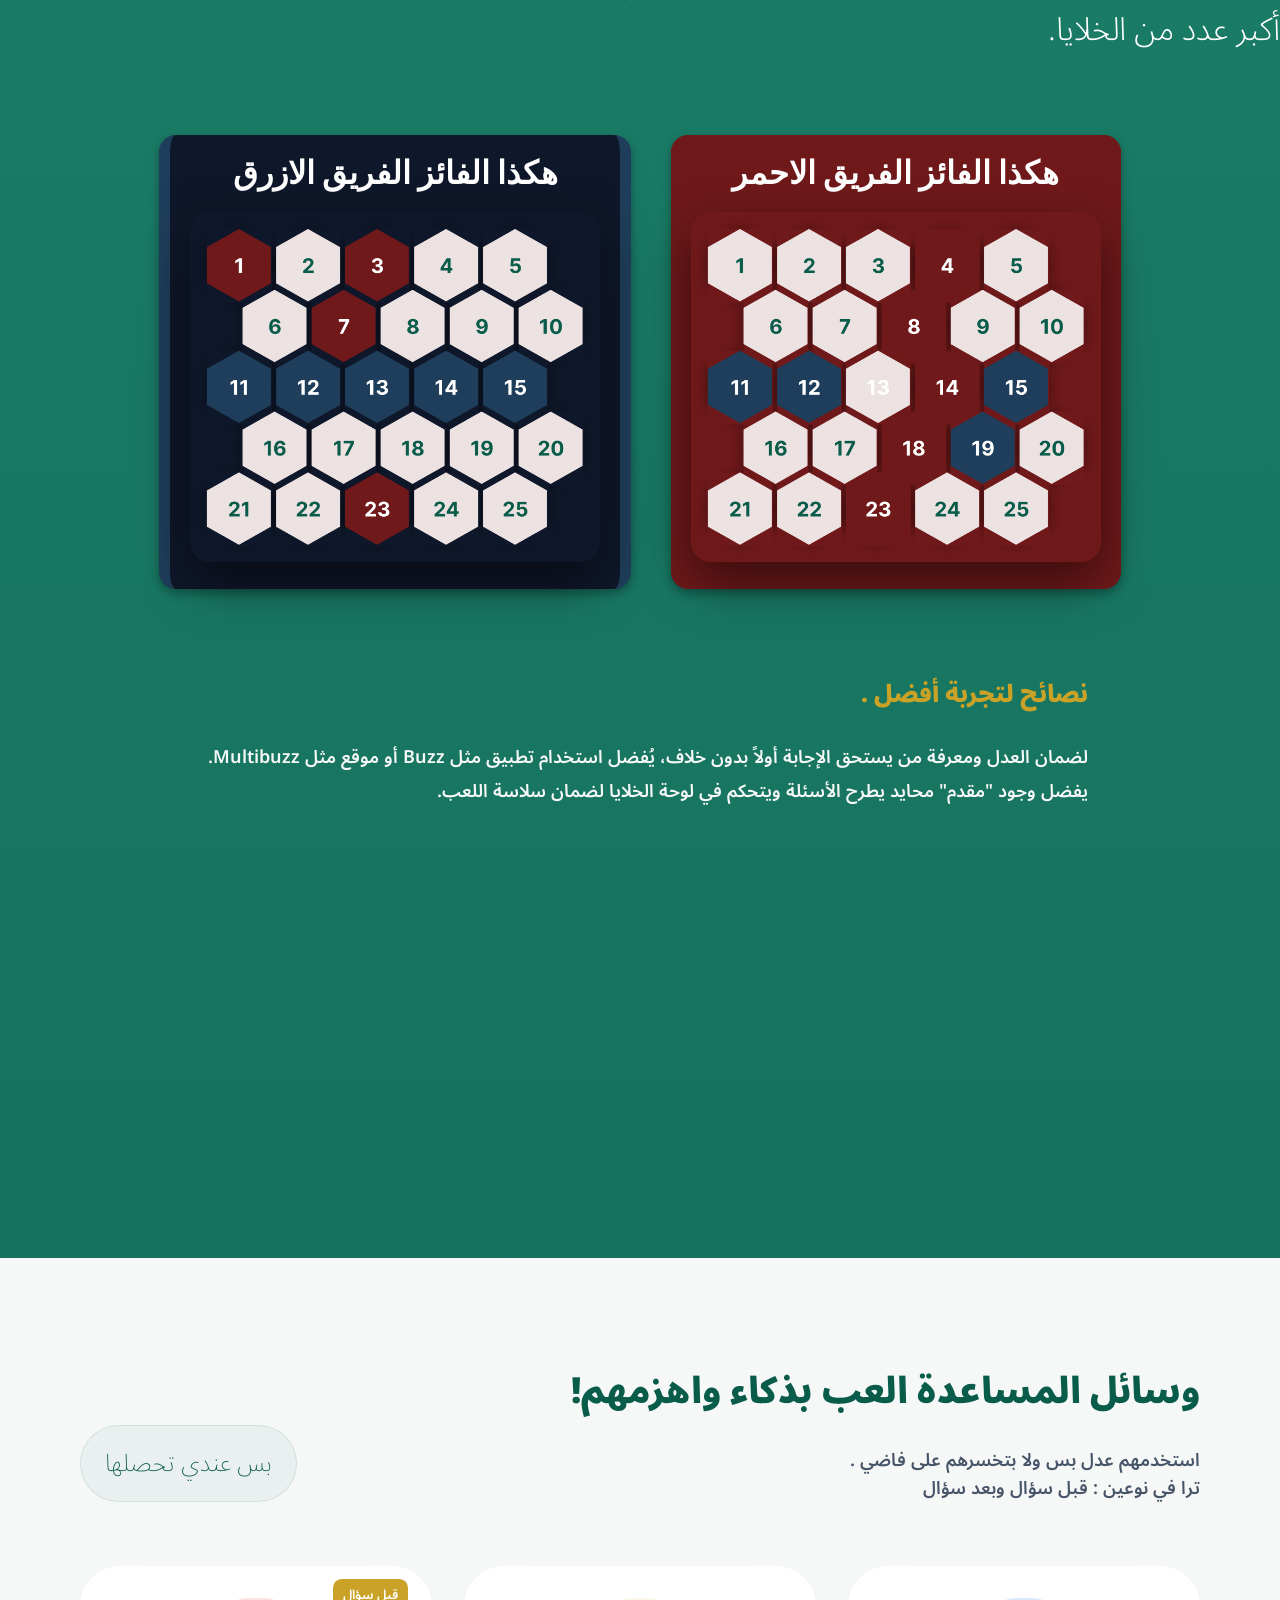
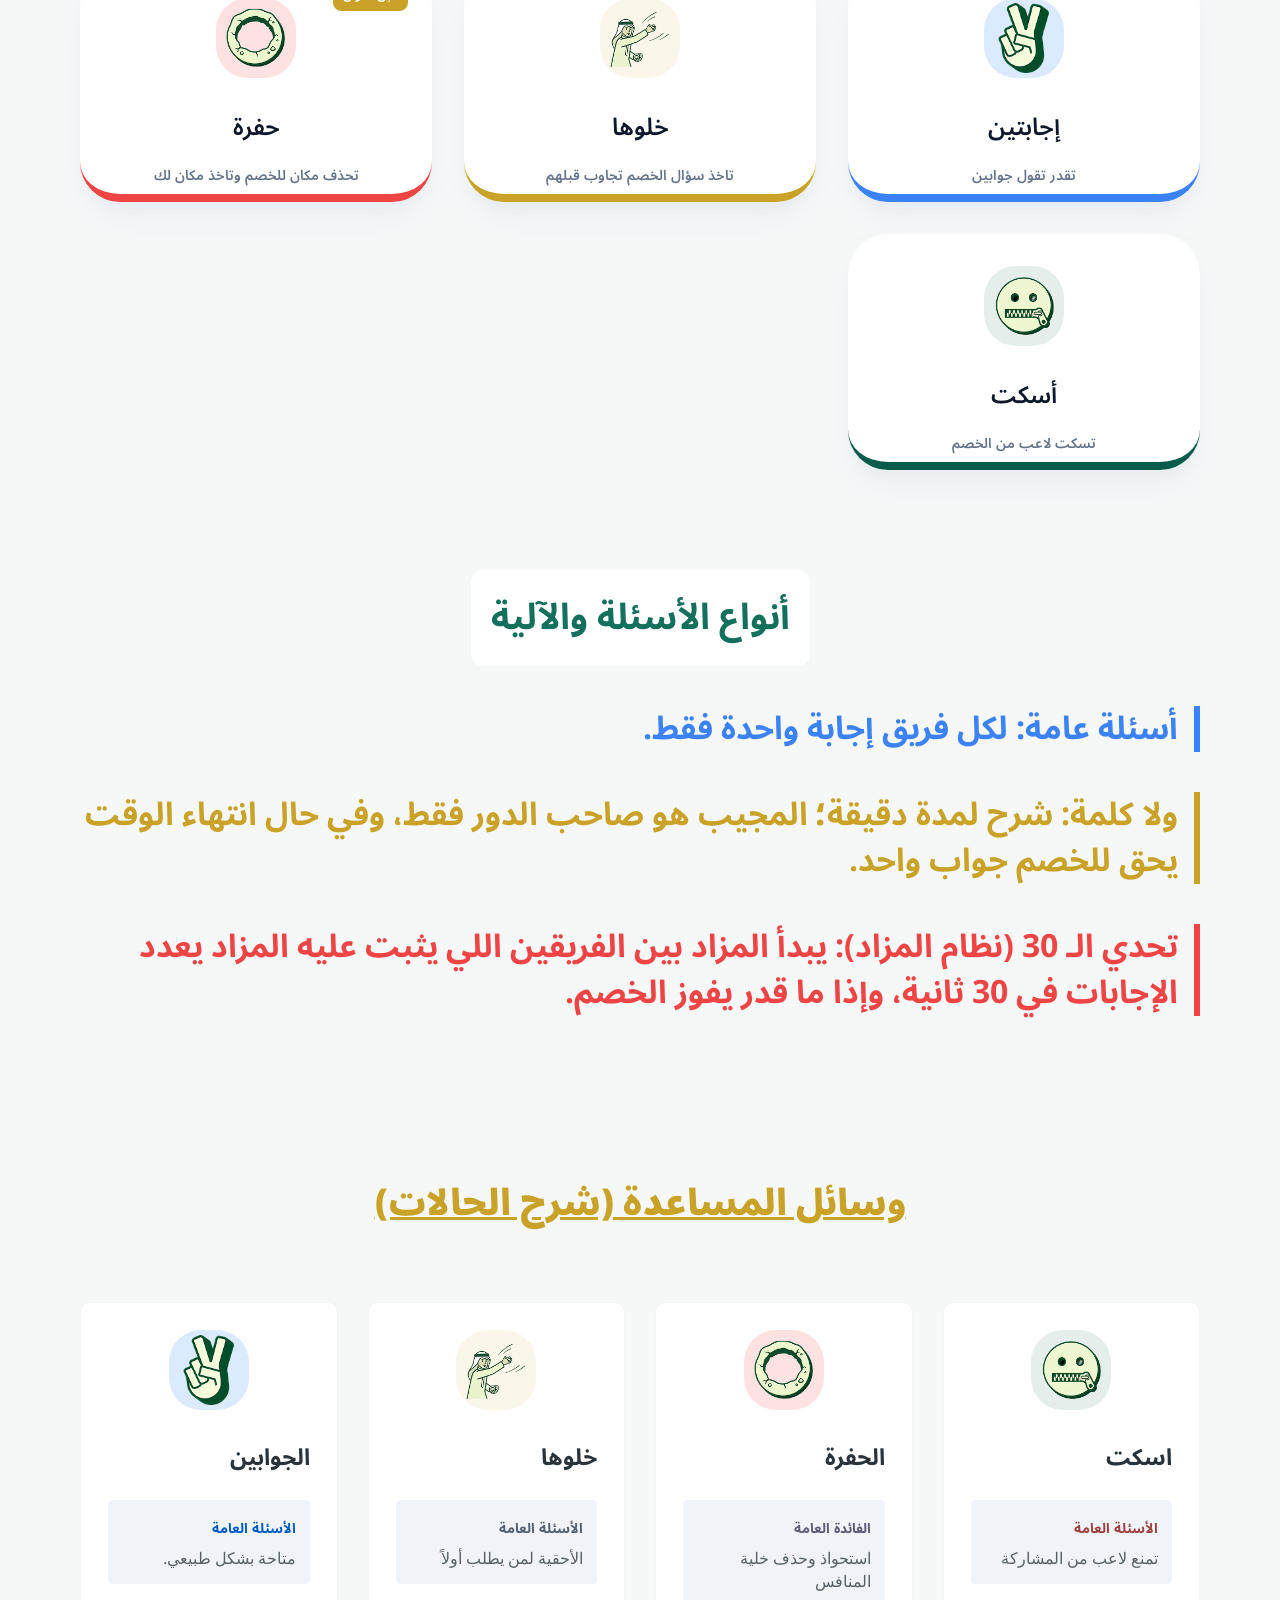
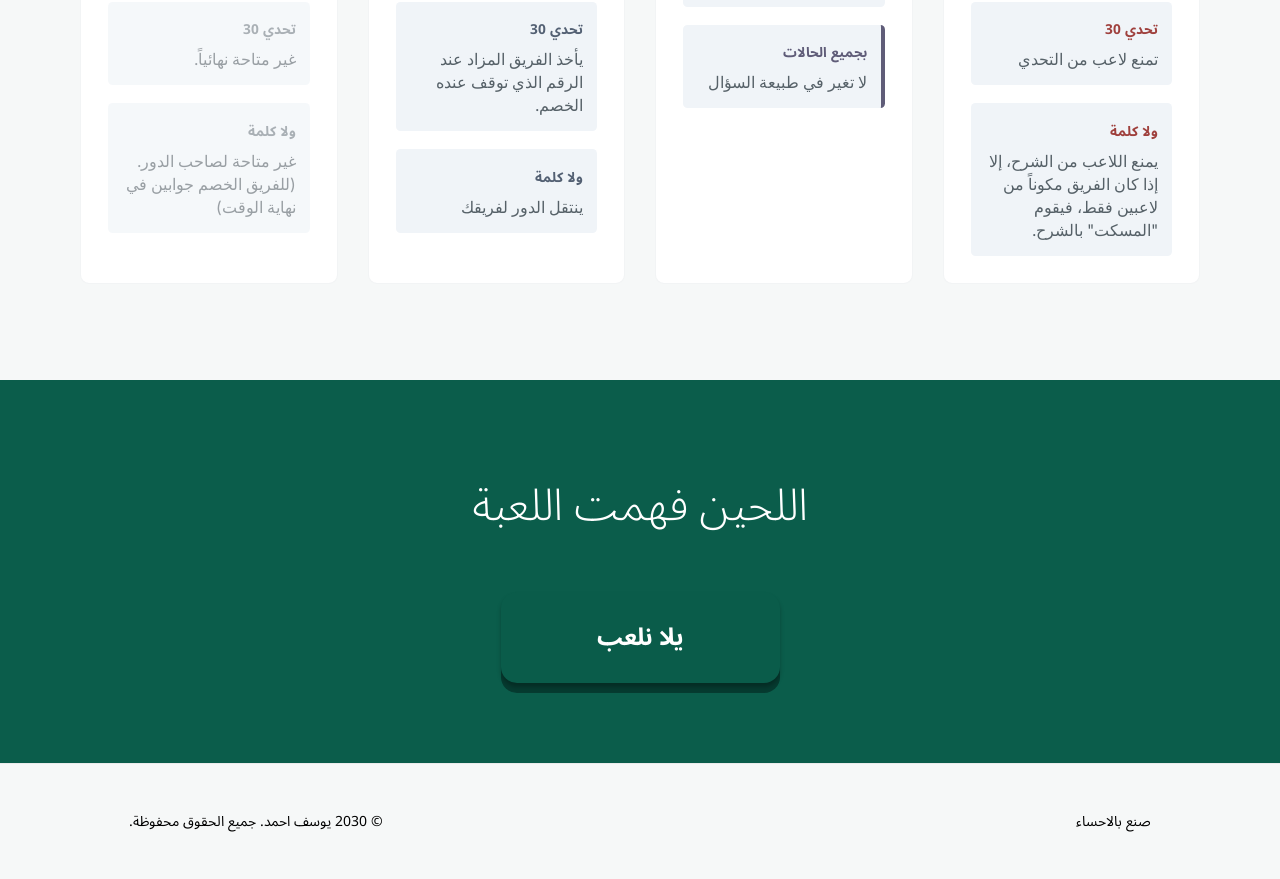
==== commit 4ba3f576: "Add files via upload" ====
--- a/index.html
+++ b/index.html
@@ -4,7 +4,10 @@
 <head>
     <meta charset="UTF-8">
     <meta name="viewport" content="width=device-width, initial-scale=1.0">
-    <title>أسئل أووف - الرئيسية</title>
+    <title>أسئل أووف - لعبة التحدي والمعرفة</title>
+    <meta name="description" content="أسئل أووف - التجربة التفاعلية الأمثل للعب الجماعي، المعرفة، والتحدي.">
+    <meta name="keywords" content="لعبة, أسئل أوف, تحدي, مسابقات, ثقافة, مرح">
+    <link rel="icon" href="شعار أوف.svg" type="image/svg+xml">
     <!-- Fonts -->
     <link rel="preconnect" href="https://fonts.googleapis.com">
     <link rel="preconnect" href="https://fonts.gstatic.com" crossorigin>
@@ -12,66 +15,12 @@
         href="https://fonts.googleapis.com/css2?family=Noto+Sans+Arabic:wght@100;200;300;400;600;700;900&family=Inter:wght@700&display=swap"
         rel="stylesheet">
     <link rel="stylesheet" href="styles.css">
-    <style>
-        .mobile-blocker {
-            display: none !important;
-            position: fixed !important;
-            top: 0 !important;
-            left: 0 !important;
-            right: 0 !important;
-            bottom: 0 !important;
-            width: 100% !important;
-            height: 100% !important;
-            background: linear-gradient(135deg, #0A5C4A 0%, #06261F 100%) !important;
-            z-index: 999999 !important;
-            flex-direction: column;
-            justify-content: center;
-            align-items: center;
-            text-align: center;
-            padding: 30px;
-            color: #FFFFFF !important;
-            overscroll-behavior: none;
-        }
-        @media screen and (max-width: 767px) {
-            .mobile-blocker {
-                display: flex !important;
-            }
-        }
-        .mobile-blocker-icon {
-            width: 120px;
-            height: 120px;
-            background: rgba(255, 255, 255, 0.1);
-            border-radius: 40px;
-            display: flex;
-            justify-content: center;
-            align-items: center;
-            margin: 0 auto 40px;
-            border: 1px solid rgba(255, 255, 255, 0.2);
-        }
-        .mobile-blocker-message {
-            font-size: 28px;
-            font-weight: 800;
-            line-height: 1.4;
-            margin-bottom: 24px;
-        }
-        .mobile-blocker-sub {
-            font-size: 16px;
-            opacity: 0.7;
-        }
-    </style>
+
 </head>
 
 
 <body class="home-page">
-    <div id="mobile-blocker" class="mobile-blocker">
-        <div class="mobile-blocker-content">
-            <div class="mobile-blocker-icon">
-                <svg width="60" height="60" viewBox="0 0 24 24" fill="none" stroke="currentColor" stroke-width="2" stroke-linecap="round" stroke-linejoin="round"><rect x="5" y="2" width="14" height="20" rx="2" ry="2"></rect><line x1="12" y1="18" x2="12.01" y2="18"></line></svg>
-            </div>
-            <h1 class="mobile-blocker-message">الصفحة غير متوافقة حالياً مع أجهزة الهاتف المحمول.</h1>
-            <p class="mobile-blocker-sub">يرجى استخدام جهاز كمبيوتر للاستمتاع بالتجربة الكاملة.</p>
-        </div>
-    </div>
+
 
     <!-- Navbar / Header -->
     <header class="main-nav">
@@ -221,8 +170,7 @@
                         <p><strong>ولا كلمة:</strong> شرح لمدة دقيقة؛ المجيب هو صاحب الدور فقط، وفي حال انتهاء الوقت يحق للخصم جواب واحد.</p>
                     </div>
                     <div class="type-item red-type">
-                        <p><strong>تحدي الـ 10:</strong> الأسرع يجاوب خلال 10 ثوانٍ، وإن أخطأ ينتقل الدور للخصم.<br>
-                        <strong>تحدي الـ 30 (نظام المزاد):</strong> يبدأ المزاد بين الفريقين اللي يثبت عليه المزاد يعدد الإجابات في 30 ثانية، وإذا ما قدر يفوز الخصم.</p>
+                        <p><strong>تحدي الـ 30 (نظام المزاد):</strong> يبدأ المزاد بين الفريقين اللي يثبت عليه المزاد يعدد الإجابات في 30 ثانية، وإذا ما قدر يفوز الخصم.</p>
                     </div>
                 </div>
             </div>
@@ -244,7 +192,7 @@
                             <p class="detail-box-desc">تمنع لاعب من المشاركة</p>
                         </div>
                         <div class="detail-box">
-                            <span class="detail-box-title text-red">تحدي 10/30</span>
+                            <span class="detail-box-title text-red">تحدي 30</span>
                             <p class="detail-box-desc">تمنع لاعب من التحدي</p>
                         </div>
                         <div class="detail-box">
@@ -282,8 +230,8 @@
                             <p class="detail-box-desc">الأحقية لمن يطلب أولاً</p>
                         </div>
                         <div class="detail-box">
-                            <span class="detail-box-title text-dark">تحدي 10/30</span>
-                            <p class="detail-box-desc">في الـ 10: يصبح التحدي له. في الـ 30: يأخذ الفريق المزاد عند الرقم الذي توقف عنده الخصم.</p>
+                            <span class="detail-box-title text-dark">تحدي 30</span>
+                            <p class="detail-box-desc">يأخذ الفريق المزاد عند الرقم الذي توقف عنده الخصم.</p>
                         </div>
                         <div class="detail-box">
                             <span class="detail-box-title text-dark">ولا كلمة</span>
@@ -303,7 +251,7 @@
                             <p class="detail-box-desc">متاحة بشكل طبيعي.</p>
                         </div>
                         <div class="detail-box opacity-60">
-                            <span class="detail-box-title text-light-gray">تحدي 10/30</span>
+                            <span class="detail-box-title text-light-gray">تحدي 30</span>
                             <p class="detail-box-desc">غير متاحة نهائياً.</p>
                         </div>
                         <div class="detail-box opacity-60">
@@ -332,7 +280,7 @@
     </footer>
 
     <!-- IMAGE ZOOM OVERLAY -->
-    <div class="zoom-overlay" id="zoom-overlay">
+    <div class="zoom-overlay" id="zoom-overlay" style="visibility: hidden; pointer-events: none;">
         <div class="zoom-close">
             <svg width="24" height="24" viewBox="0 0 24 24" fill="none" stroke="currentColor" stroke-width="2.5">
                 <line x1="18" y1="6" x2="6" y2="18"></line>
@@ -365,11 +313,17 @@
 
             function openZoom(src) {
                 zoomImg.src = src;
+                zoomOverlay.style.visibility = 'visible';
+                zoomOverlay.style.pointerEvents = 'auto';
                 zoomOverlay.classList.add('show');
             }
 
             function closeZoom() {
                 zoomOverlay.classList.remove('show');
+                setTimeout(() => {
+                    zoomOverlay.style.visibility = 'hidden';
+                    zoomOverlay.style.pointerEvents = 'none';
+                }, 400); // 400ms transition delay
             }
 
             zoomOverlay.addEventListener('click', closeZoom);
--- a/styles.css
+++ b/styles.css
@@ -1394,6 +1394,7 @@
     justify-content: center;
     opacity: 0;
     pointer-events: none;
+    visibility: hidden;
     transition: all 0.4s ease;
     backdrop-filter: blur(10px);
     cursor: zoom-out;
@@ -1402,6 +1403,7 @@
 .zoom-overlay.show {
     opacity: 1;
     pointer-events: auto;
+    visibility: visible;
 }
 
 .zoom-img {
@@ -1435,6 +1437,73 @@
     border: 1px solid rgba(255, 255, 255, 0.2);
 }
 
+/* ---------------- RESPONSIVE MEDIA QUERIES ---------------- */
+@media (max-width: 1024px) {
+    .hero-feature-row {
+        flex-direction: column-reverse;
+        gap: 60px;
+        padding: 0 40px;
+    }
+    .hero-enjoy-text {
+        font-size: 48px;
+        text-align: center;
+    }
+    .hero-feature-right {
+        align-items: center;
+        text-align: center;
+    }
+    .compatibility-container {
+        align-items: center;
+    }
+    .nav-content {
+        padding: 0 20px;
+    }
+    .nav-links-center {
+        display: none; /* Hide standard links on mobile or stack them */
+    }
+}
+
+@media (max-width: 768px) {
+    .btn-start-playing {
+        width: 100%;
+        max-width: 320px;
+    }
+    .hero-main-title {
+        font-size: 50px;
+    }
+    .tools-top-row {
+        flex-direction: column;
+        align-items: center;
+        text-align: center;
+        gap: 30px;
+    }
+    .tools-main-heading {
+        font-size: 28px;
+    }
+    .instr-heading {
+        font-size: 36px;
+    }
+    .instr-desc-lg {
+        font-size: 24px;
+        padding: 0 20px;
+    }
+    .win-case-card {
+        min-width: 100%;
+    }
+    .tools-cards-grid {
+        grid-template-columns: 1fr;
+    }
+    .help-tools-white {
+        padding: 50px 20px;
+    }
+    .type-item span, .type-item p {
+        font-size: 24px;
+    }
+    .logo-text {
+        font-size: 20px;
+    }
+}
+
 .zoom-close:hover {
     background: rgba(255, 255, 255, 0.2);
     transform: rotate(90deg);
@@ -1450,66 +1519,3 @@
     transform: scale(1.05);
 }
 
-/* Mobile Incompatibility Overlay */
-.mobile-blocker {
-    display: none;
-    position: fixed;
-    top: 0;
-    left: 0;
-    right: 0;
-    bottom: 0;
-    width: 100%;
-    height: 100%;
-    background: linear-gradient(135deg, #0A5C4A 0%, #06261F 100%);
-    z-index: 100000;
-    flex-direction: column;
-    justify-content: center;
-    align-items: center;
-    text-align: center;
-    padding: 30px;
-    color: #FFFFFF;
-    font-family: 'Noto Sans Arabic', sans-serif;
-}
-
-@media screen and (max-width: 767px) {
-    .mobile-blocker {
-        display: flex;
-    }
-}
-
-.mobile-blocker-content {
-    max-width: 500px;
-    animation: fadeInUpBlocker 0.6s ease-out;
-}
-
-@keyframes fadeInUpBlocker {
-    from { opacity: 0; transform: translateY(20px); }
-    to { opacity: 1; transform: translateY(0); }
-}
-
-.mobile-blocker-icon {
-    width: 120px;
-    height: 120px;
-    background: rgba(255, 255, 255, 0.1);
-    border-radius: 40px;
-    display: flex;
-    justify-content: center;
-    align-items: center;
-    margin: 0 auto 40px;
-    border: 1px solid rgba(255, 255, 255, 0.2);
-}
-
-.mobile-blocker-message {
-    font-size: 32px;
-    font-weight: 800;
-    line-height: 1.4;
-    margin-bottom: 24px;
-    color: #FFFFFF;
-}
-
-.mobile-blocker-sub {
-    font-size: 18px;
-    opacity: 0.7;
-    font-weight: 400;
-    line-height: 1.6;
-}
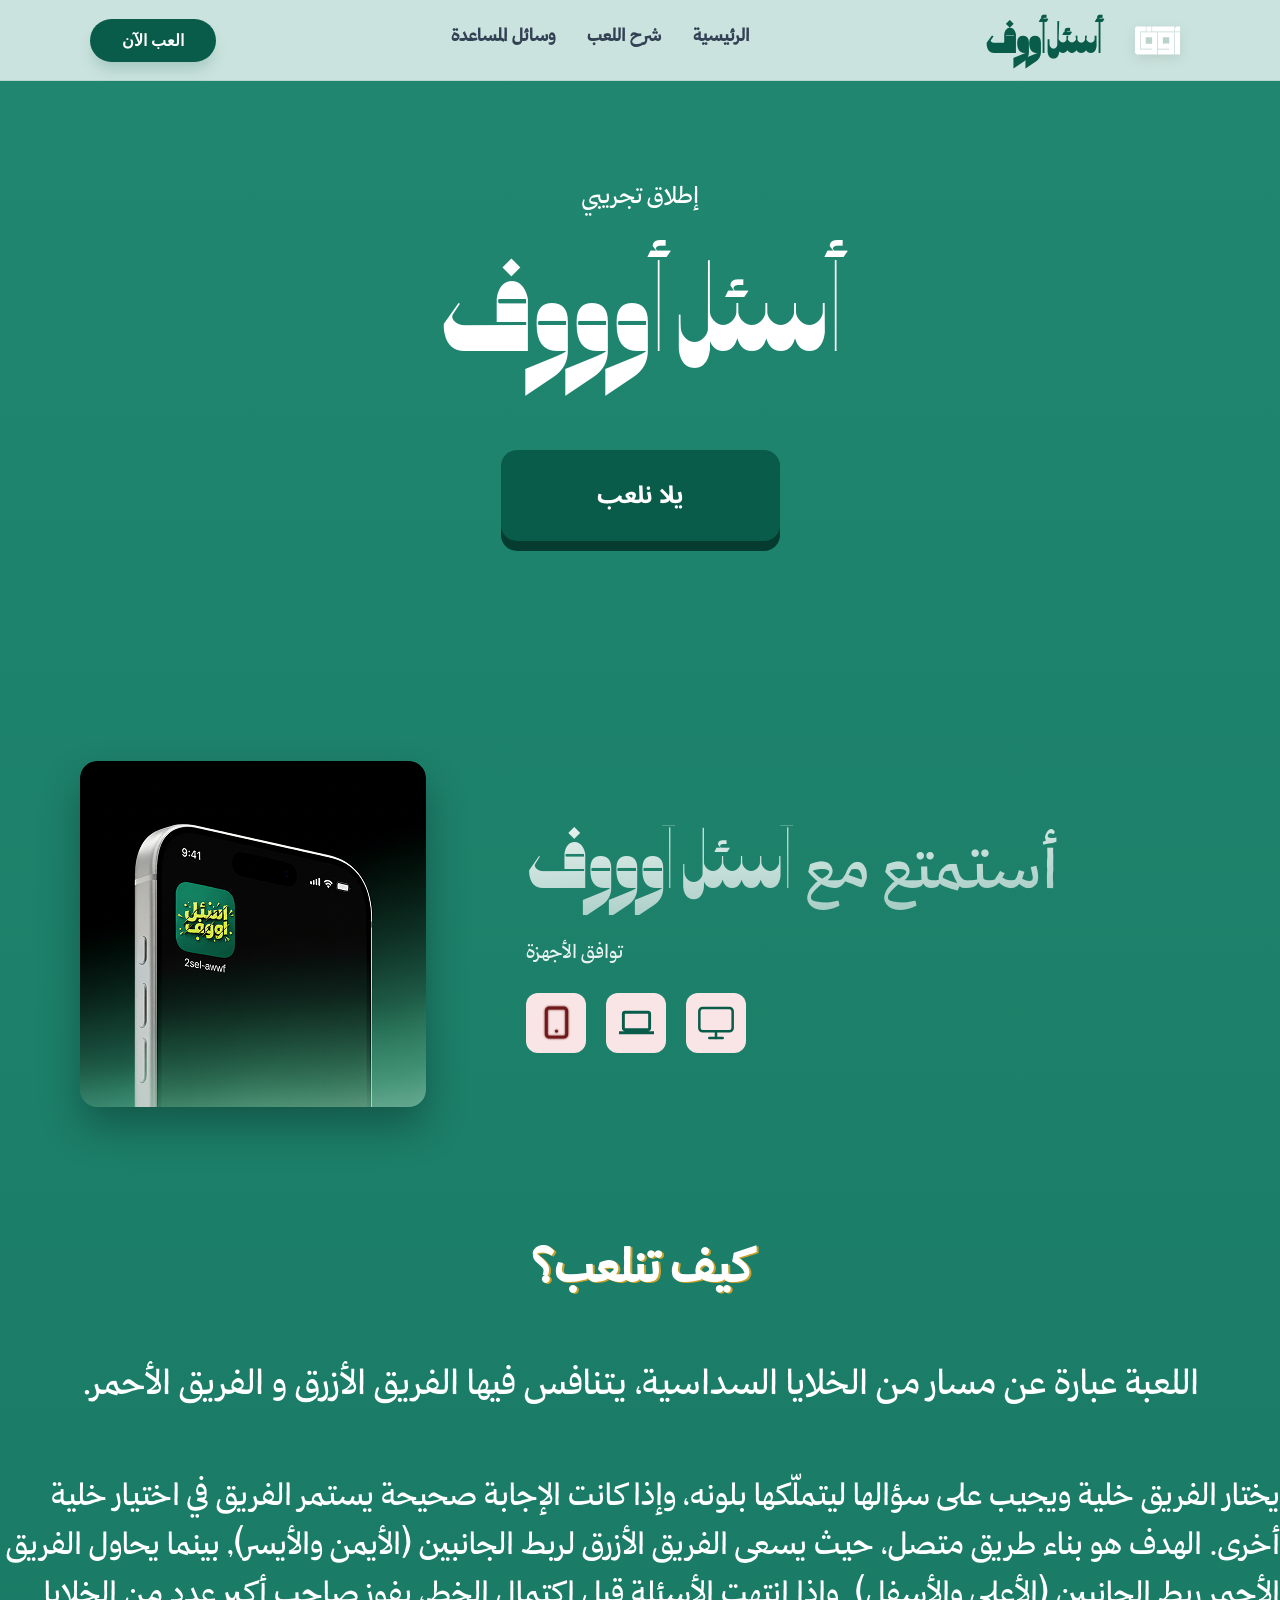
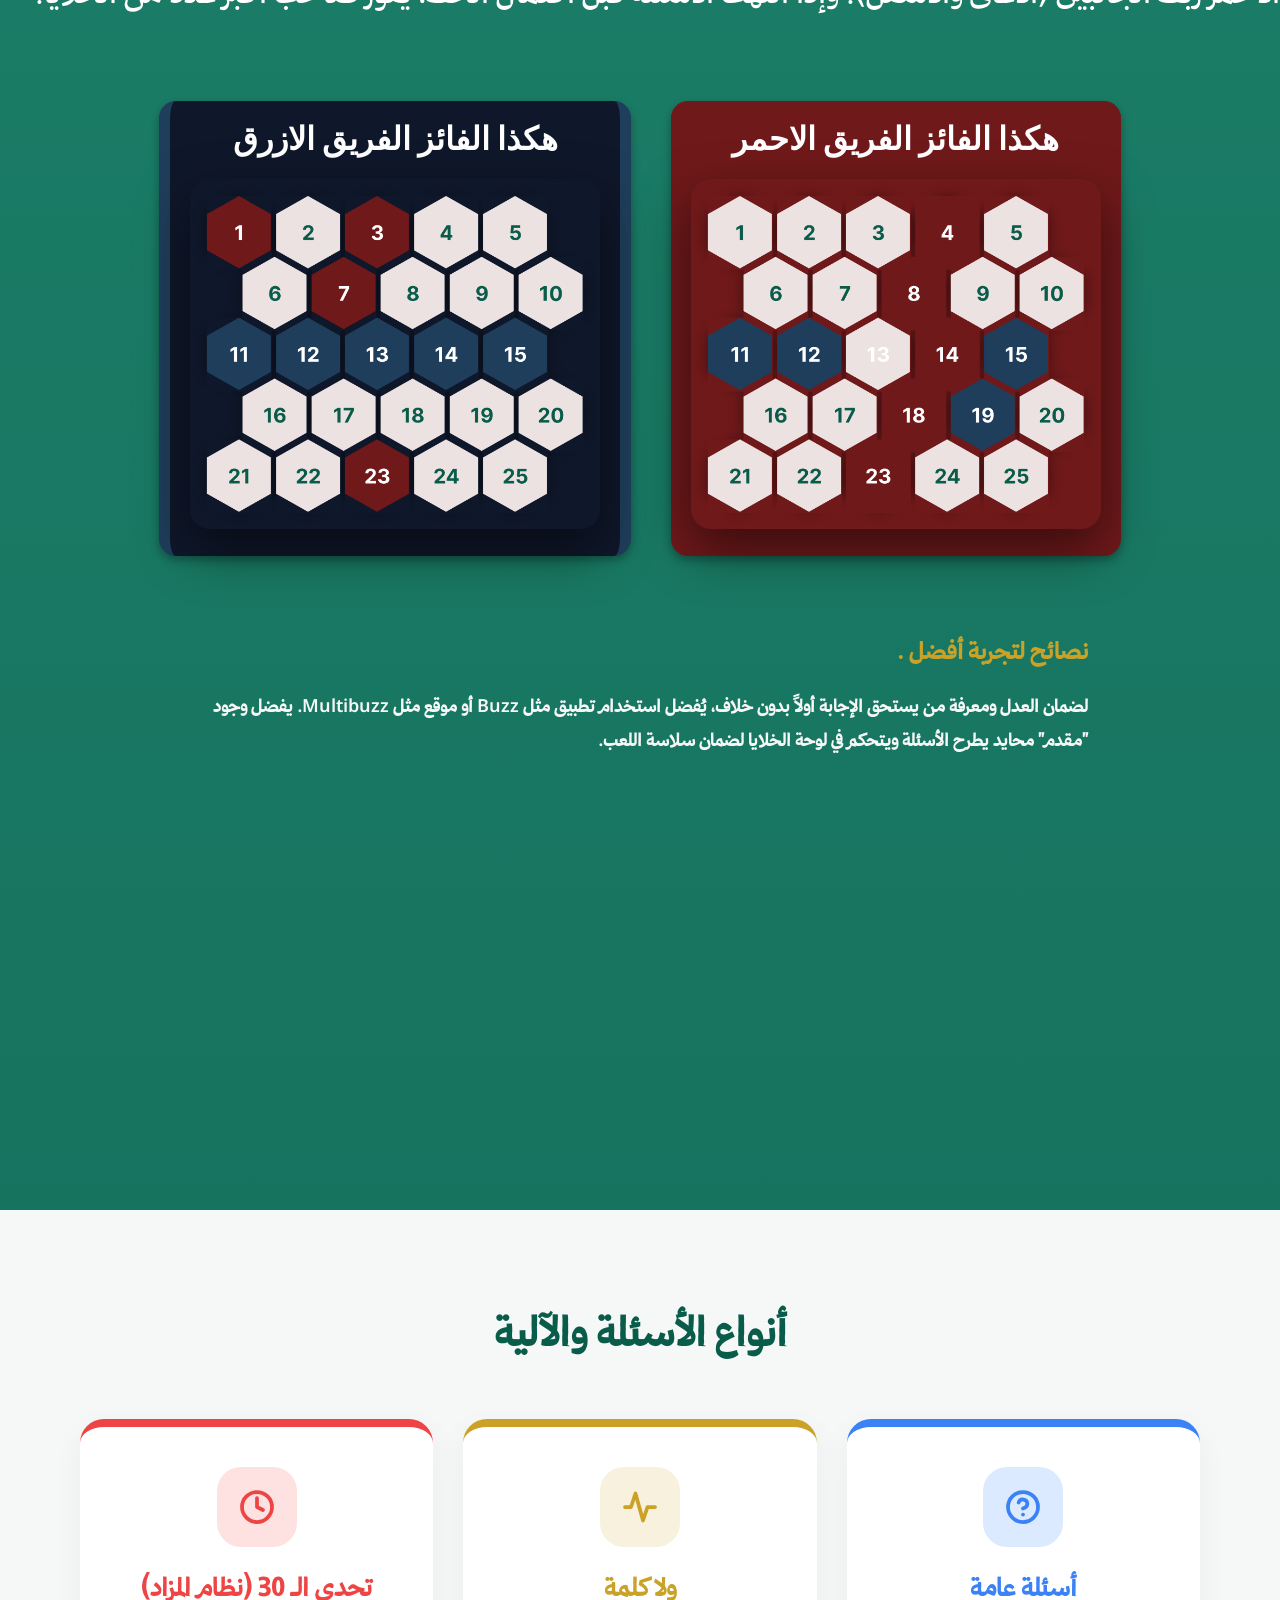
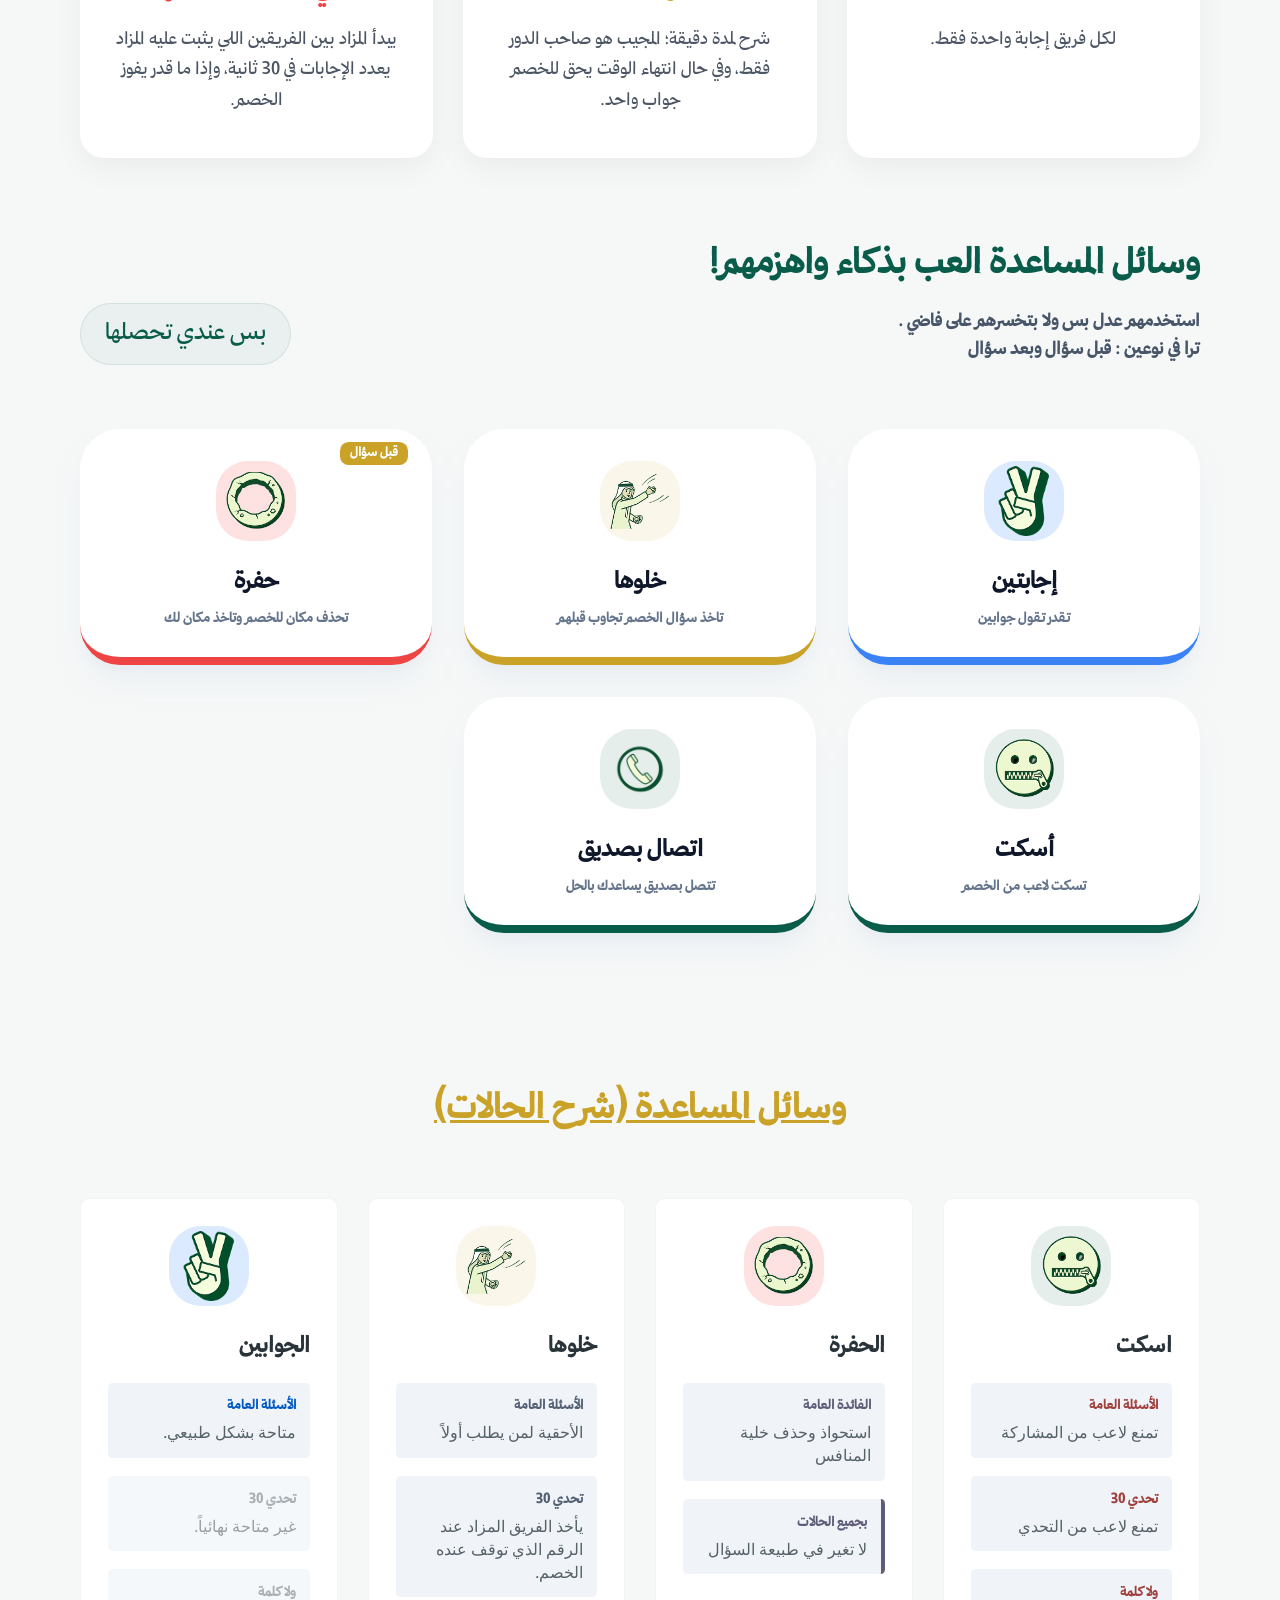
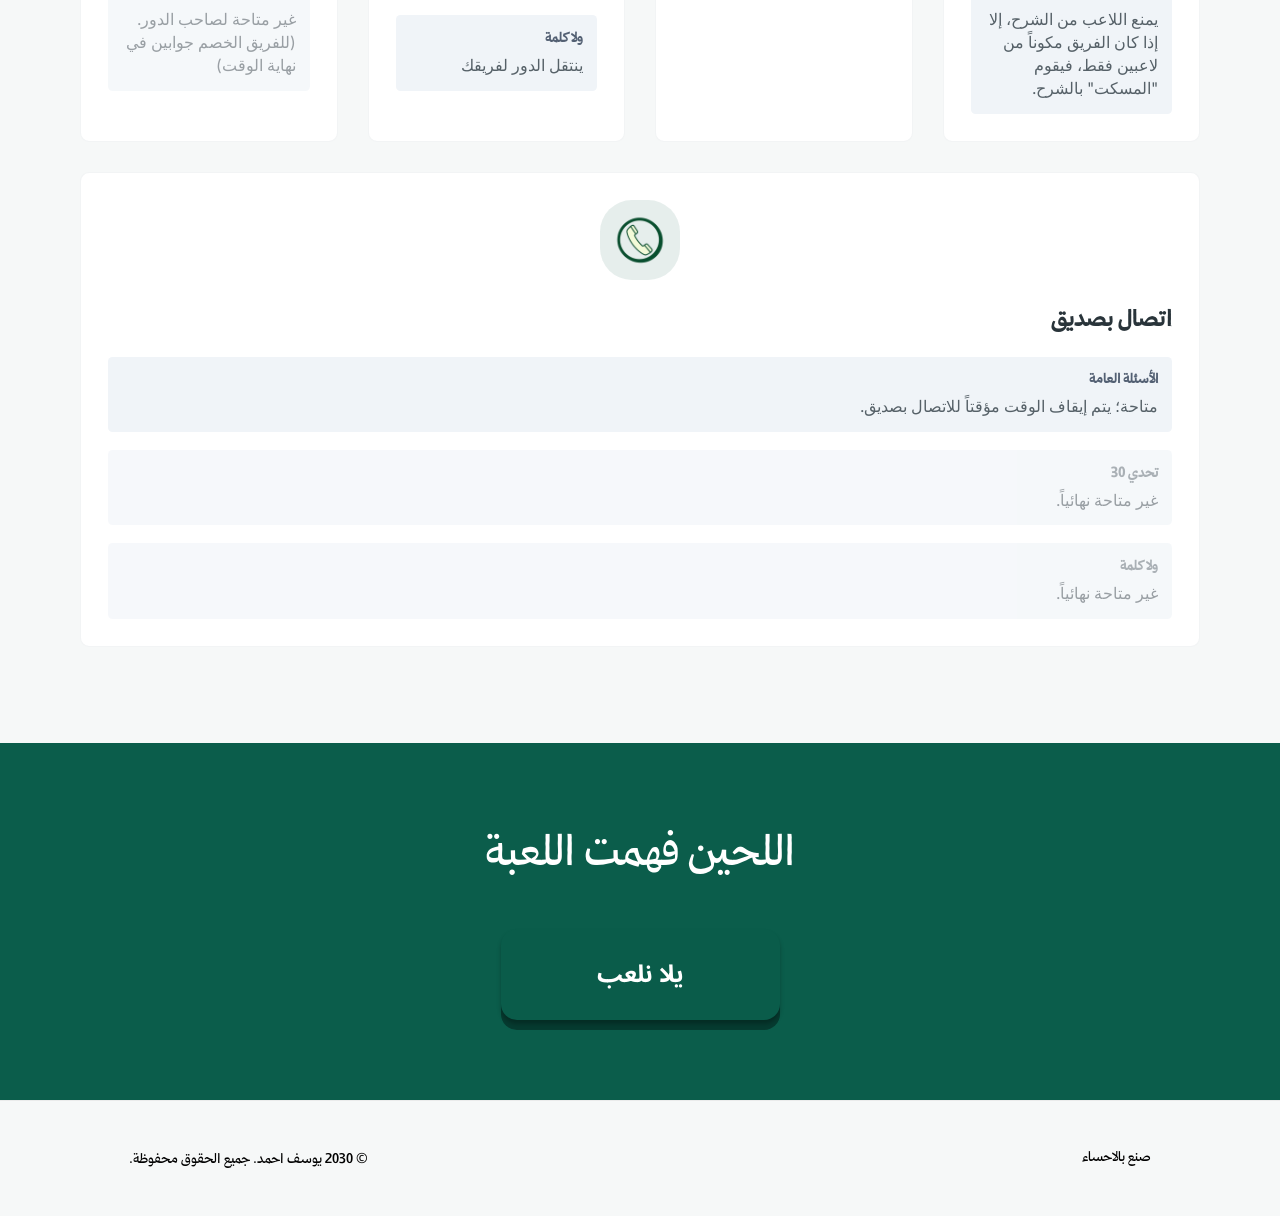
==== commit b900ba6a: "Add files via upload" ====
--- a/index.html
+++ b/index.html
@@ -47,12 +47,12 @@
     <main>
         <section id="home" class="hero-full">
             <span class="launch-badge">إطلاق تجريبي</span>
-            <h1 class="hero-main-title">أسئل أوووف</h1>
+            <h1 class="hero-main-title brand-font">أسئل أوووف</h1>
             <button class="btn-start-playing" onclick="location.href='setup.html'">يلا نلعب</button>
 
             <div class="hero-feature-row">
                 <div class="hero-feature-right">
-                    <h2 class="hero-enjoy-text">أستمتع مع أسئل أوووف</h2>
+                    <h2 class="hero-enjoy-text">أستمتع مع <span class="brand-font">أسئل أوووف</span></h2>
                     
                     <!-- Compatibility Section inside row -->
                     <div class="compatibility-container">
@@ -112,6 +112,47 @@
 
         <!-- Help Tools Section -->
         <section id="tools" class="help-tools-white">
+            <!-- Types of Questions Section -->
+            <div class="question-types-section" style="margin-top: 0; margin-bottom: 80px;">
+                <h3 class="types-main-heading">أنواع الأسئلة والآلية</h3>
+                <div class="types-list-modern">
+                    
+                    <!-- General -->
+                    <div class="type-card-modern blue-card">
+                        <div class="type-icon-box blue-icon-box">
+                            <svg width="36" height="36" viewBox="0 0 24 24" fill="none" stroke="currentColor" stroke-width="2.5" stroke-linecap="round" stroke-linejoin="round"><path d="M12 22c5.523 0 10-4.477 10-10S17.523 2 12 2 2 6.477 2 12s4.477 10 10 10z"></path><path d="M9.09 9a3 3 0 0 1 5.83 1c0 2-3 3-3 3"></path><line x1="12" y1="17" x2="12.01" y2="17"></line></svg>
+                        </div>
+                        <div class="type-content-modern">
+                            <h4>أسئلة عامة</h4>
+                            <p>لكل فريق إجابة واحدة فقط.</p>
+                        </div>
+                    </div>
+
+                    <!-- Wala Kelma -->
+                    <div class="type-card-modern gold-card">
+                        <div class="type-icon-box gold-icon-box">
+                            <svg width="36" height="36" viewBox="0 0 24 24" fill="none" stroke="currentColor" stroke-width="2.5" stroke-linecap="round" stroke-linejoin="round"><path d="M2 12h4l3-9 5 18 3-9h5"></path></svg>
+                        </div>
+                        <div class="type-content-modern">
+                            <h4>ولا كلمة</h4>
+                            <p>شرح لمدة دقيقة؛ المجيب هو صاحب الدور فقط، وفي حال انتهاء الوقت يحق للخصم جواب واحد.</p>
+                        </div>
+                    </div>
+
+                    <!-- Challenge 30 -->
+                    <div class="type-card-modern red-card">
+                        <div class="type-icon-box red-icon-box">
+                            <svg width="36" height="36" viewBox="0 0 24 24" fill="none" stroke="currentColor" stroke-width="2.5" stroke-linecap="round" stroke-linejoin="round"><circle cx="12" cy="12" r="10"></circle><polyline points="12 6 12 12 16 14"></polyline></svg>
+                        </div>
+                        <div class="type-content-modern">
+                            <h4>تحدي الـ 30 (نظام المزاد)</h4>
+                            <p>يبدأ المزاد بين الفريقين اللي يثبت عليه المزاد يعدد الإجابات في 30 ثانية، وإذا ما قدر يفوز الخصم.</p>
+                        </div>
+                    </div>
+                    
+                </div>
+            </div>
+
             <div class="tools-top-row">
                 <div class="tools-title-stack">
                     <h2 class="tools-main-heading">وسائل المساعدة العب بذكاء واهزمهم!</h2>
@@ -157,21 +198,14 @@
                     <h4 class="tool-name">أسكت</h4>
                     <p class="tool-description">تسكت لاعب من الخصم</p>
                 </div>
-            </div>
-
-            <!-- Types of Questions Section -->
-            <div class="question-types-section">
-                <h3 class="types-main-heading">أنواع الأسئلة والآلية</h3>
-                <div class="types-list">
-                    <div class="type-item blue-type">
-                        <p><strong>أسئلة عامة:</strong> لكل فريق إجابة واحدة فقط.</p>
-                    </div>
-                    <div class="type-item gold-type">
-                        <p><strong>ولا كلمة:</strong> شرح لمدة دقيقة؛ المجيب هو صاحب الدور فقط، وفي حال انتهاء الوقت يحق للخصم جواب واحد.</p>
-                    </div>
-                    <div class="type-item red-type">
-                        <p><strong>تحدي الـ 30 (نظام المزاد):</strong> يبدأ المزاد بين الفريقين اللي يثبت عليه المزاد يعدد الإجابات في 30 ثانية، وإذا ما قدر يفوز الخصم.</p>
-                    </div>
+
+                <!-- Tool 5: Call a Friend -->
+                <div class="tool-card-premium green-border">
+                    <div class="tool-icon-circle green-bg">
+                        <img src="اتصال بصديق.png" alt="Call a Friend">
+                    </div>
+                    <h4 class="tool-name">اتصال بصديق</h4>
+                    <p class="tool-description">تتصل بصديق يساعدك بالحل</p>
                 </div>
             </div>
 
@@ -257,6 +291,27 @@
                         <div class="detail-box opacity-60">
                             <span class="detail-box-title text-light-gray">ولا كلمة</span>
                             <p class="detail-box-desc">غير متاحة لصاحب الدور. (للفريق الخصم جوابين في نهاية الوقت)</p>
+                        </div>
+                    </div>
+
+                    <!-- Details Card: Call a Friend -->
+                    <div class="detail-card">
+                        <div class="tool-icon-circle green-bg mx-auto">
+                            <img src="اتصال بصديق.png" alt="Call a Friend">
+                        </div>
+                        <h4 class="detail-card-title">اتصال بصديق</h4>
+                        
+                        <div class="detail-box">
+                            <span class="detail-box-title text-dark">الأسئلة العامة</span>
+                            <p class="detail-box-desc">متاحة؛ يتم إيقاف الوقت مؤقتاً للاتصال بصديق.</p>
+                        </div>
+                        <div class="detail-box opacity-60">
+                            <span class="detail-box-title text-light-gray">تحدي 30</span>
+                            <p class="detail-box-desc">غير متاحة نهائياً.</p>
+                        </div>
+                        <div class="detail-box opacity-60">
+                            <span class="detail-box-title text-light-gray">ولا كلمة</span>
+                            <p class="detail-box-desc">غير متاحة نهائياً.</p>
                         </div>
                     </div>
 
--- a/styles.css
+++ b/styles.css
@@ -1,4 +1,18 @@
 /* Base Styles */
+@font-face {
+    font-family: 'TheYearofHandicrafts';
+    src: url('TheYearofHandicrafts-Regular.otf') format('opentype');
+    font-weight: normal;
+    font-style: normal;
+}
+
+@font-face {
+    font-family: 'LateefFont';
+    src: url('LateefFont-Regular.otf') format('opentype');
+    font-weight: normal;
+    font-style: normal;
+}
+
 * {
     margin: 0;
     padding: 0;
@@ -6,7 +20,7 @@
 }
 
 body {
-    font-family: 'Noto Sans Arabic', sans-serif;
+    font-family: 'TheYearofHandicrafts', 'Noto Sans Arabic', sans-serif;
     color: #FFFFFF;
     background: #F6F8F8; /* Base color for sections outside main hero */
     overflow-x: hidden;
@@ -54,10 +68,14 @@
     gap: 15px;
 }
 
+.brand-font {
+    font-family: 'LateefFont', 'Noto Sans Arabic', sans-serif !important;
+}
+
 .logo-text {
-    font-family: 'Noto Sans Arabic', sans-serif;
+    font-family: 'LateefFont', 'Noto Sans Arabic', sans-serif;
     font-weight: 900;
-    font-size: 24px;
+    font-size: 32px;
     color: #0A5C4A;
     letter-spacing: -0.6px;
 }
@@ -141,17 +159,18 @@
     color: #FFFFFF;
     font-size: 24px;
     font-weight: 100;
-    margin-bottom: 10px;
+    margin-bottom: 30px;
     text-align: center;
 }
 
 .hero-main-title {
+    font-family: 'LateefFont', 'Noto Sans Arabic', sans-serif;
     font-weight: 100;
-    font-size: 72px;
+    font-size: 96px;
     color: #FFFFFF;
     margin-bottom: 70px;
     text-align: center;
-    line-height: 1;
+    line-height: 1.4;
 }
 
 .hero-feature-row {
@@ -540,50 +559,78 @@
     display: flex;
     flex-direction: column;
     align-items: center;
-    gap: 40px;
+    gap: 50px;
 }
 
 .types-main-heading {
+    font-weight: 900;
+    font-size: 42px;
+    color: #0A5C4A;
+    background: transparent;
+    padding: 0;
+    position: relative;
+}
+
+.types-list-modern {
+    display: grid;
+    grid-template-columns: repeat(auto-fit, minmax(320px, 1fr));
+    gap: 30px;
+    width: 100%;
+}
+
+.type-card-modern {
+    background: #FFFFFF;
+    border-radius: 24px;
+    padding: 40px 30px;
+    display: flex;
+    flex-direction: column;
+    align-items: center;
+    text-align: center;
+    box-shadow: 0 10px 30px rgba(0, 0, 0, 0.05);
+    transition: transform 0.3s ease, box-shadow 0.3s ease;
+    border-top: 8px solid transparent;
+}
+
+.type-card-modern:hover {
+    transform: translateY(-8px);
+    box-shadow: 0 20px 40px rgba(0, 0, 0, 0.1);
+}
+
+.type-card-modern.blue-card { border-top-color: #3B82F6; }
+.type-card-modern.gold-card { border-top-color: #C9A227; }
+.type-card-modern.red-card { border-top-color: #EF4444; }
+
+.type-icon-box {
+    width: 80px;
+    height: 80px;
+    border-radius: 24px;
+    display: flex;
+    justify-content: center;
+    align-items: center;
+    margin-bottom: 24px;
+}
+
+.blue-icon-box { background: #DBEAFE; color: #3B82F6; }
+.gold-icon-box { background: rgba(201, 162, 39, 0.15); color: #C9A227; }
+.red-icon-box { background: #FEE2E2; color: #EF4444; }
+
+.type-content-modern h4 {
     font-weight: 700;
-    font-size: 36px;
-    color: #13705B;
-    background: #FFFFFF;
-    padding: 10px 20px;
-    border-radius: 12px;
-}
-
-.types-list {
-    display: flex;
-    flex-direction: column;
-    align-items: center;
-    gap: 40px;
-    width: 100%;
-}
-
-.type-item {
-    display: flex;
-    align-items: center;
-    gap: 16px;
-    padding-right: 16px; 
-    position: relative;
-    max-width: 1180px;
-    width: 100%;
-    text-align: right;
-}
-
-.type-item.blue-type { border-right: 6px solid #3B82F6; }
-.type-item.gold-type { border-right: 6px solid #C9A227; }
-.type-item.red-type { border-right: 6px solid #EF4444; }
-
-.type-item p {
-    font-weight: 700;
-    font-size: 32px;
-    line-height: 46px;
-}
-
-.type-item.blue-type p { color: #3B82F6; }
-.type-item.gold-type p { color: #C9A227; }
-.type-item.red-type p { color: #EF4444; }
+    font-size: 26px;
+    color: #1F2937;
+    margin-bottom: 16px;
+}
+
+.type-card-modern.blue-card h4 { color: #3B82F6; }
+.type-card-modern.gold-card h4 { color: #C9A227; }
+.type-card-modern.red-card h4 { color: #EF4444; }
+
+.type-content-modern p {
+    font-weight: 400;
+    font-size: 18px;
+    line-height: 1.7;
+    color: #4B5563;
+}
 
 
 /* Detailed Help Tools Section */
